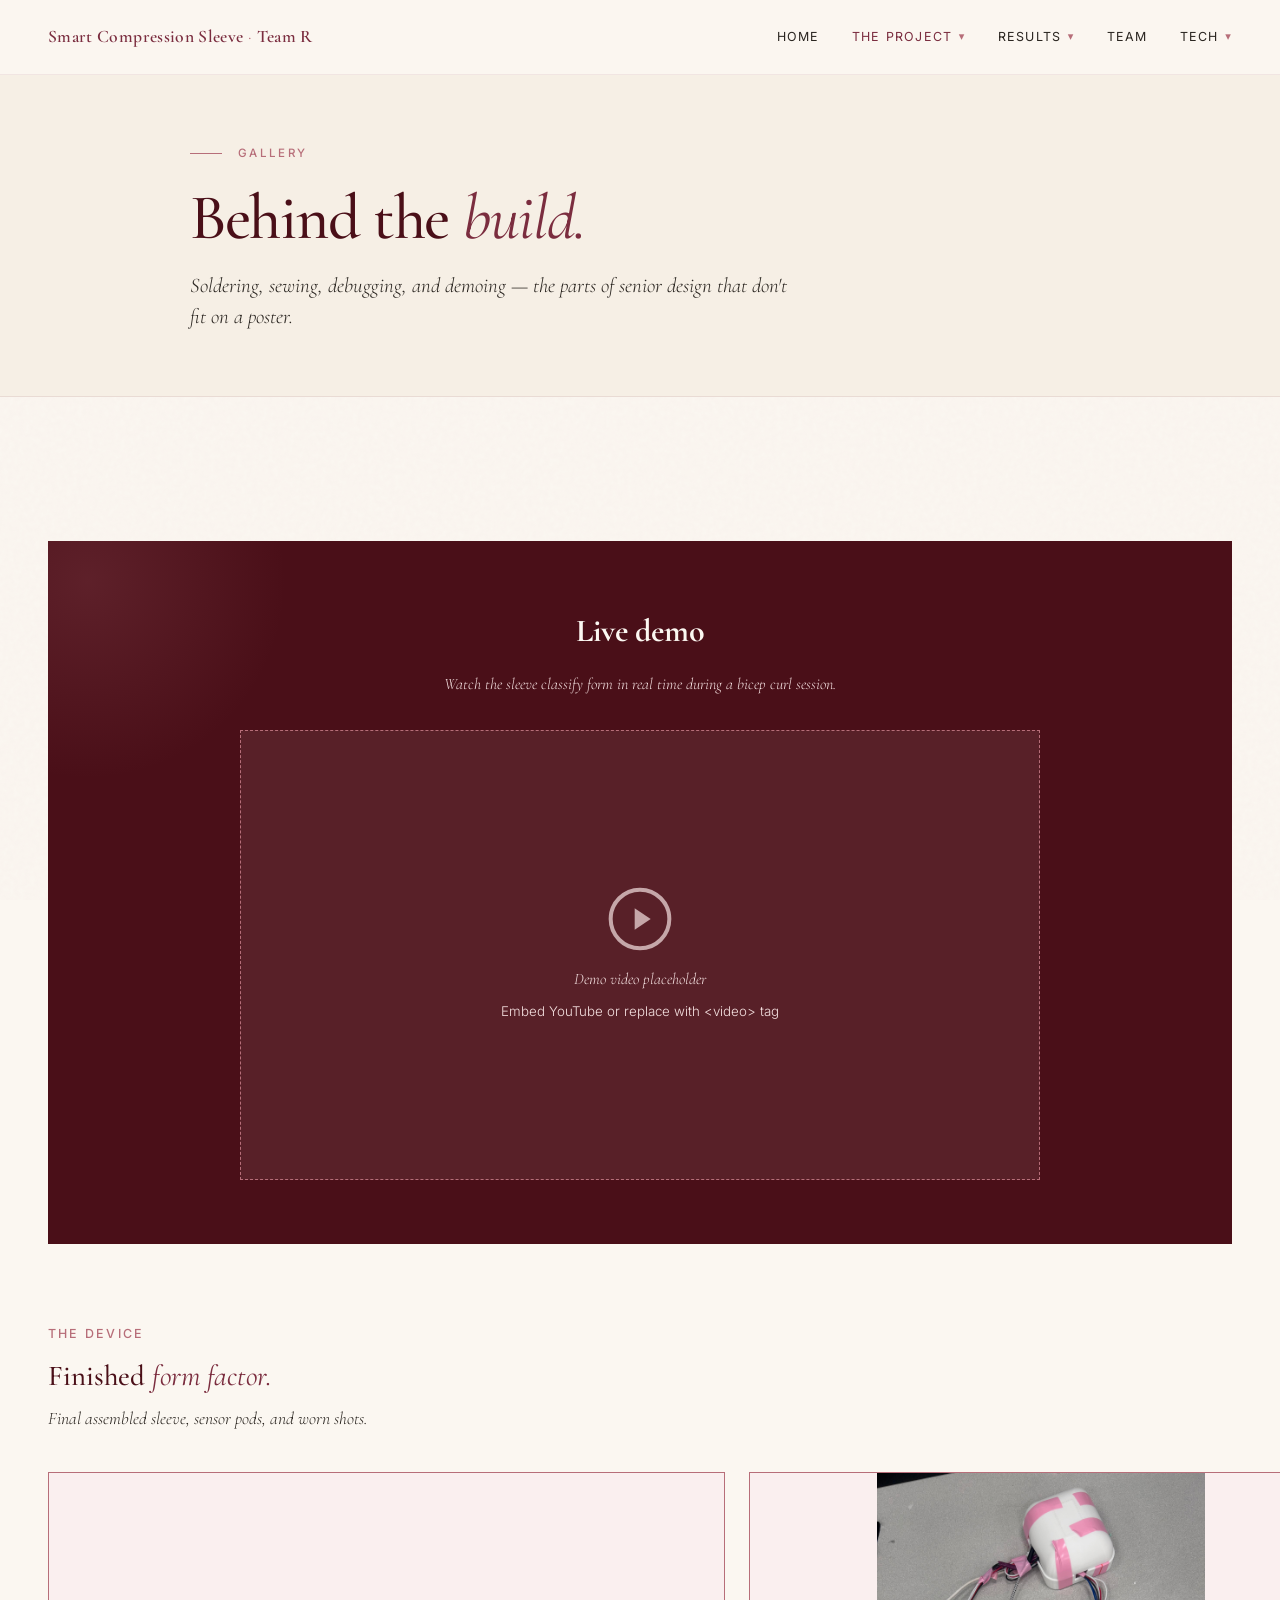
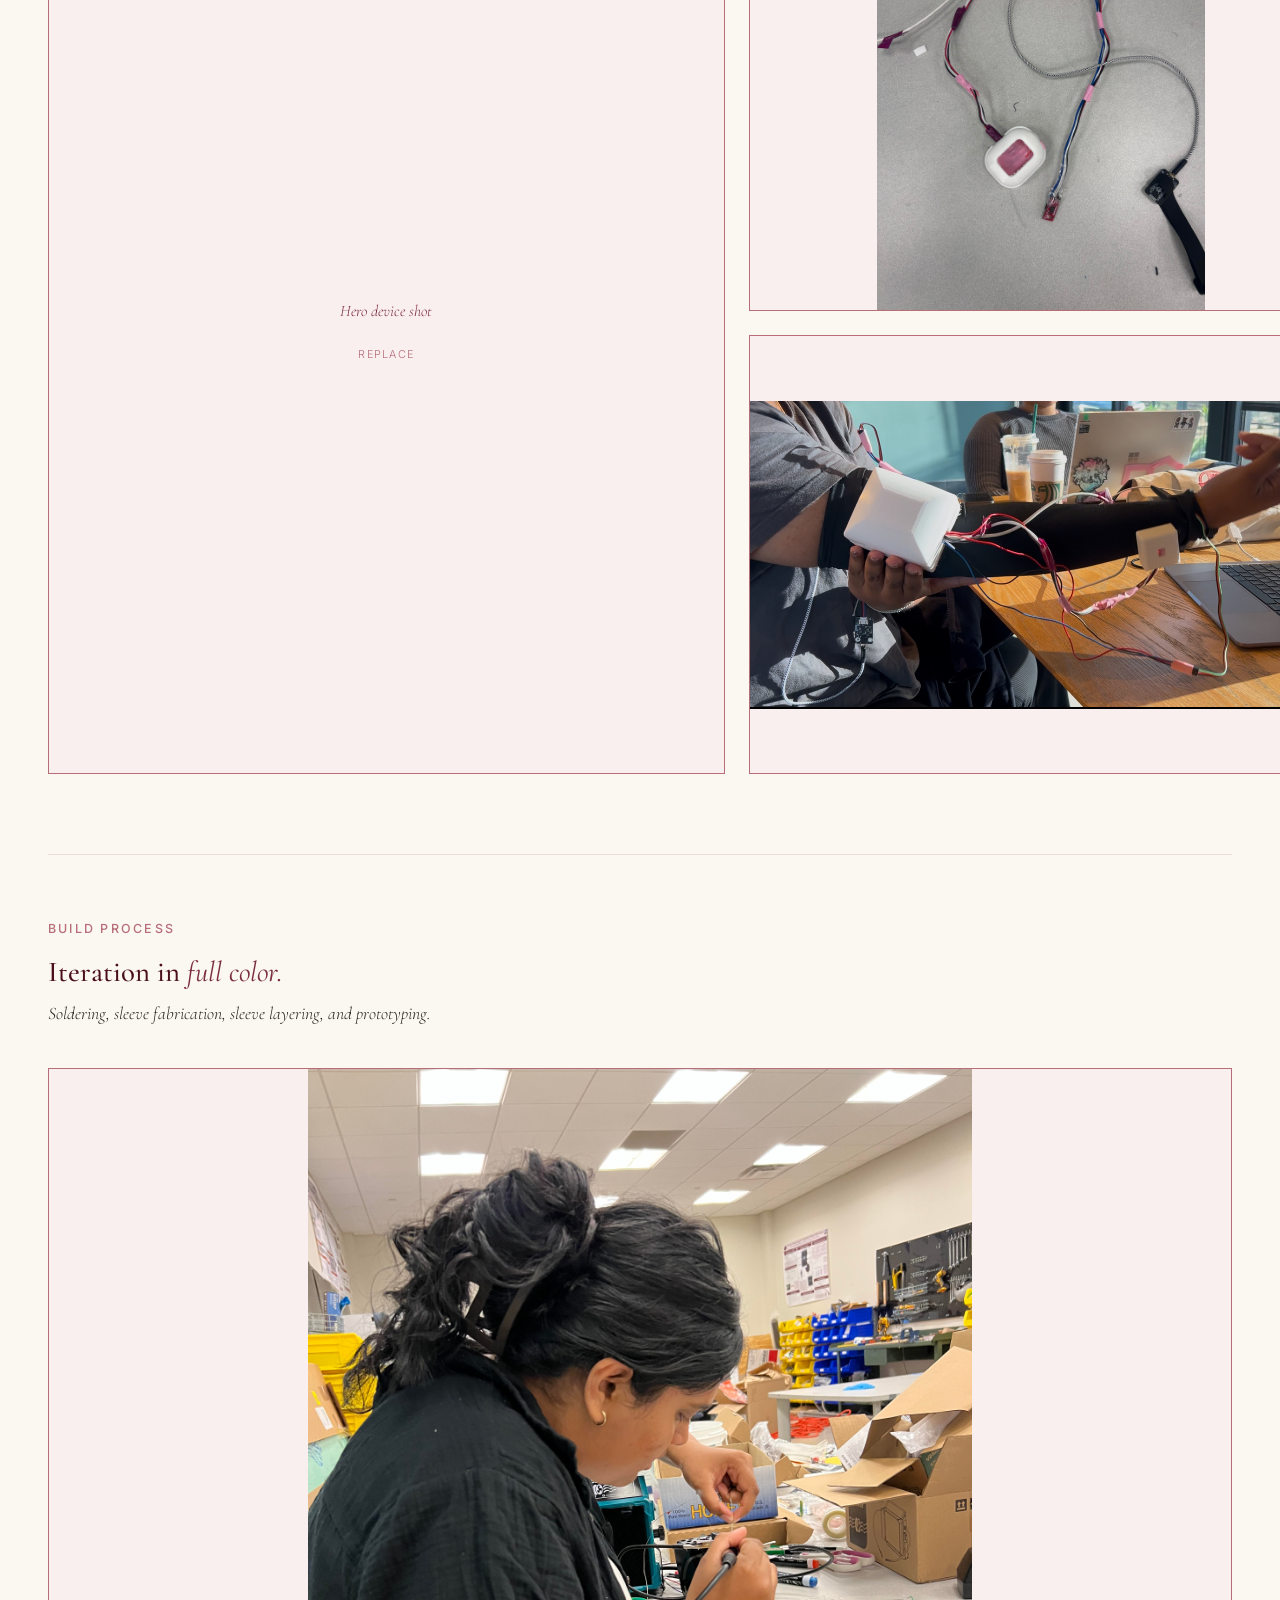
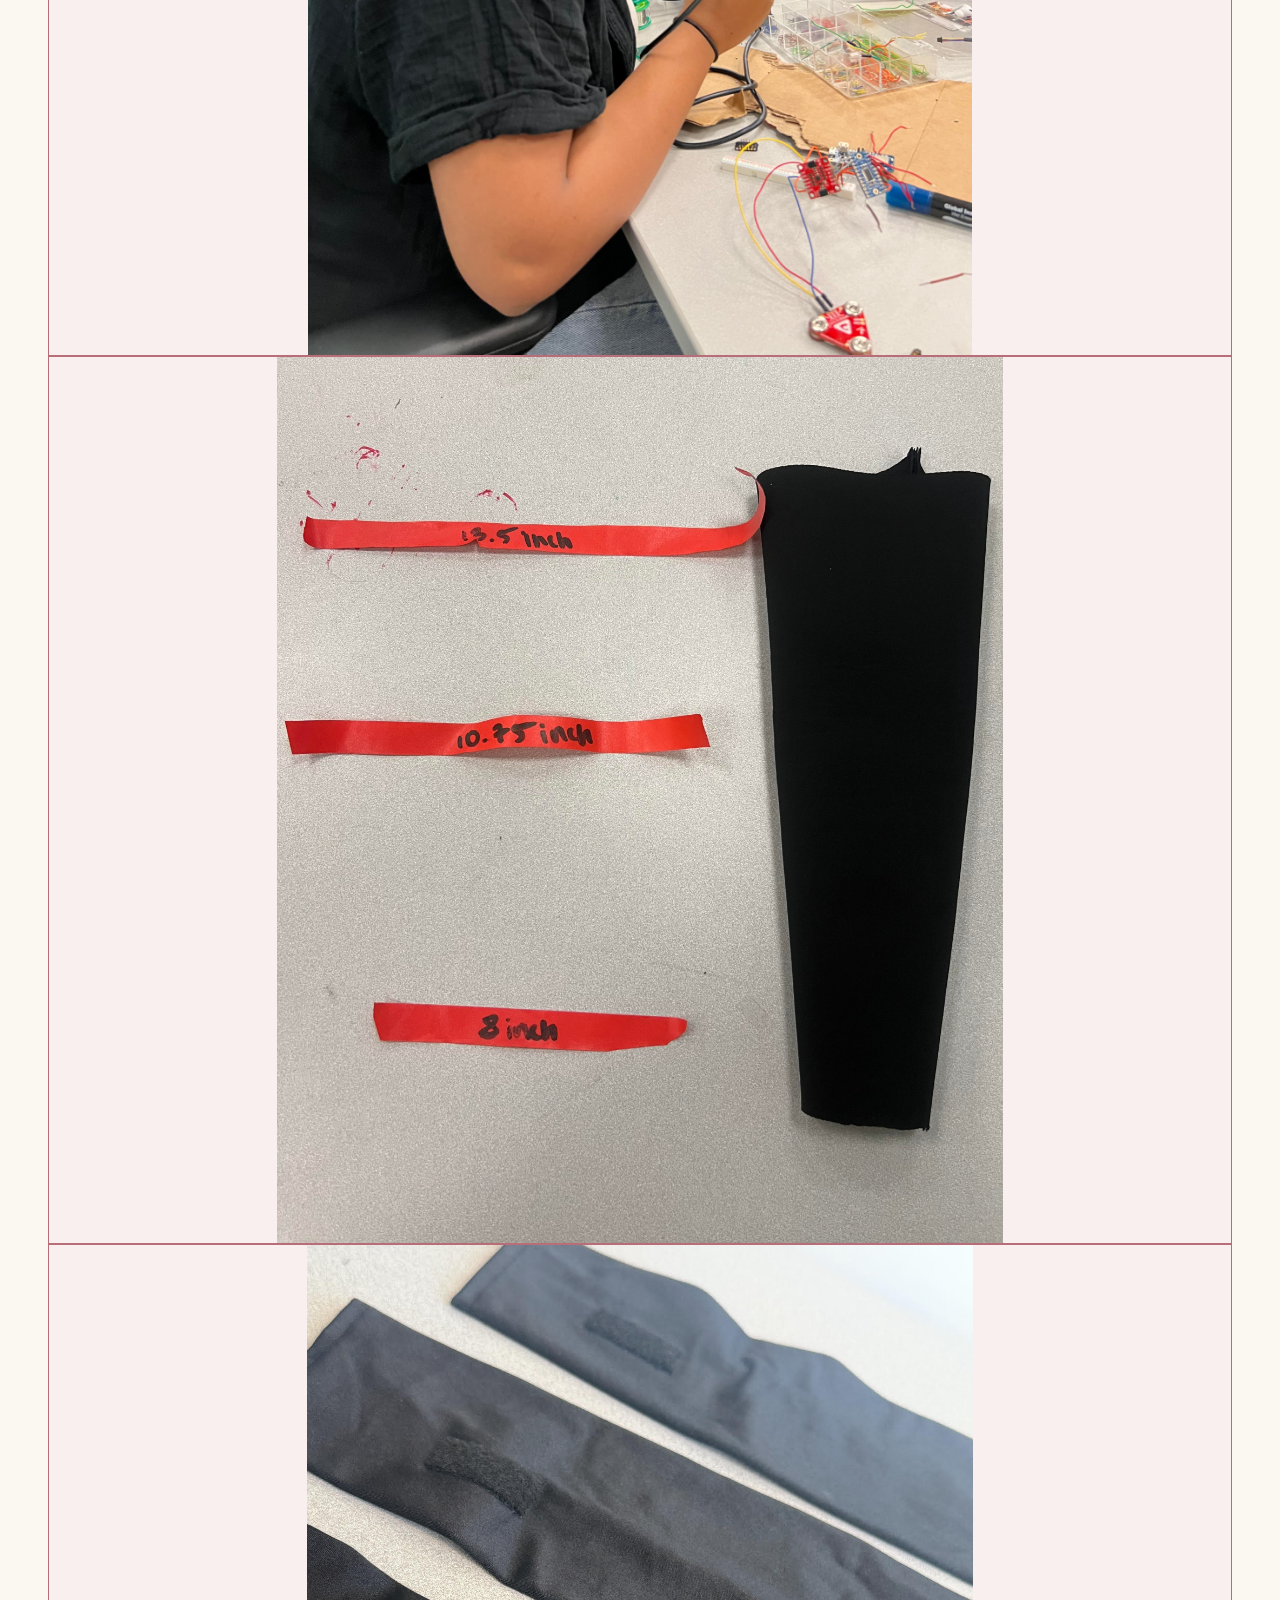
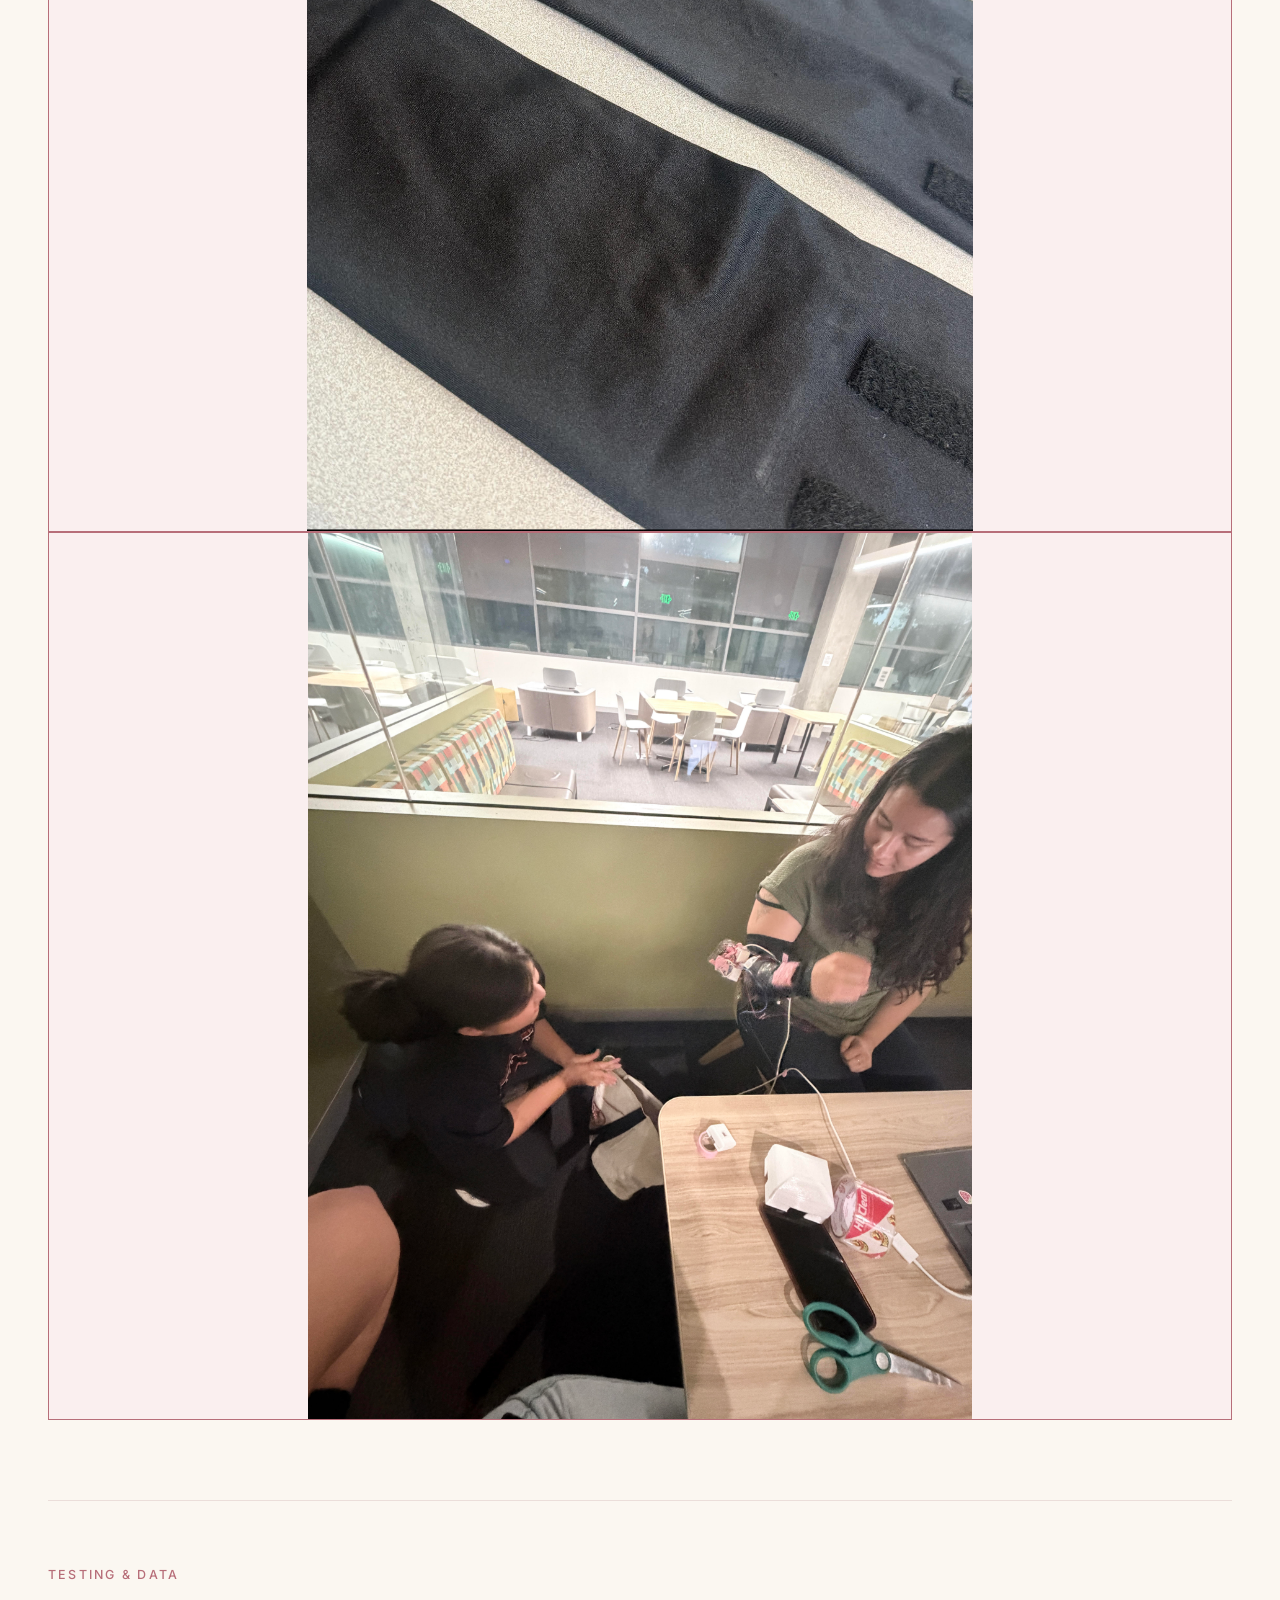
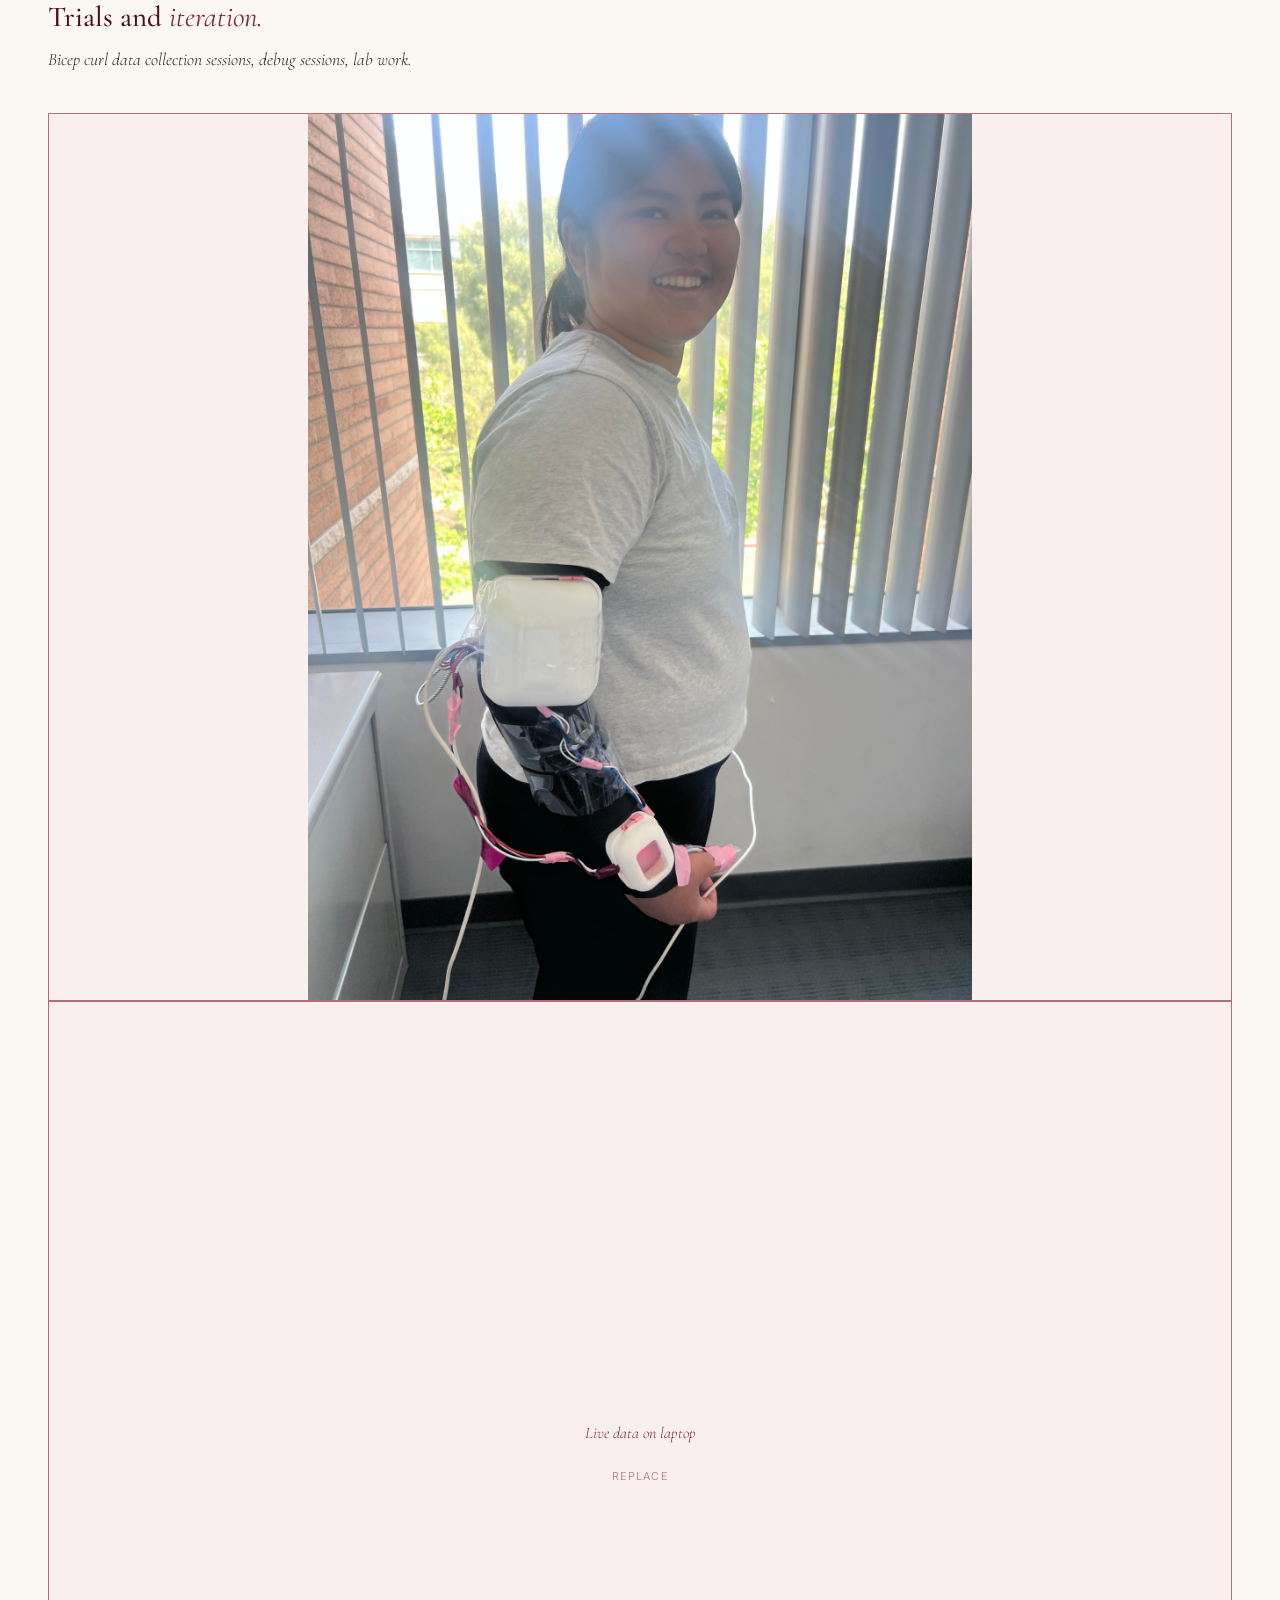
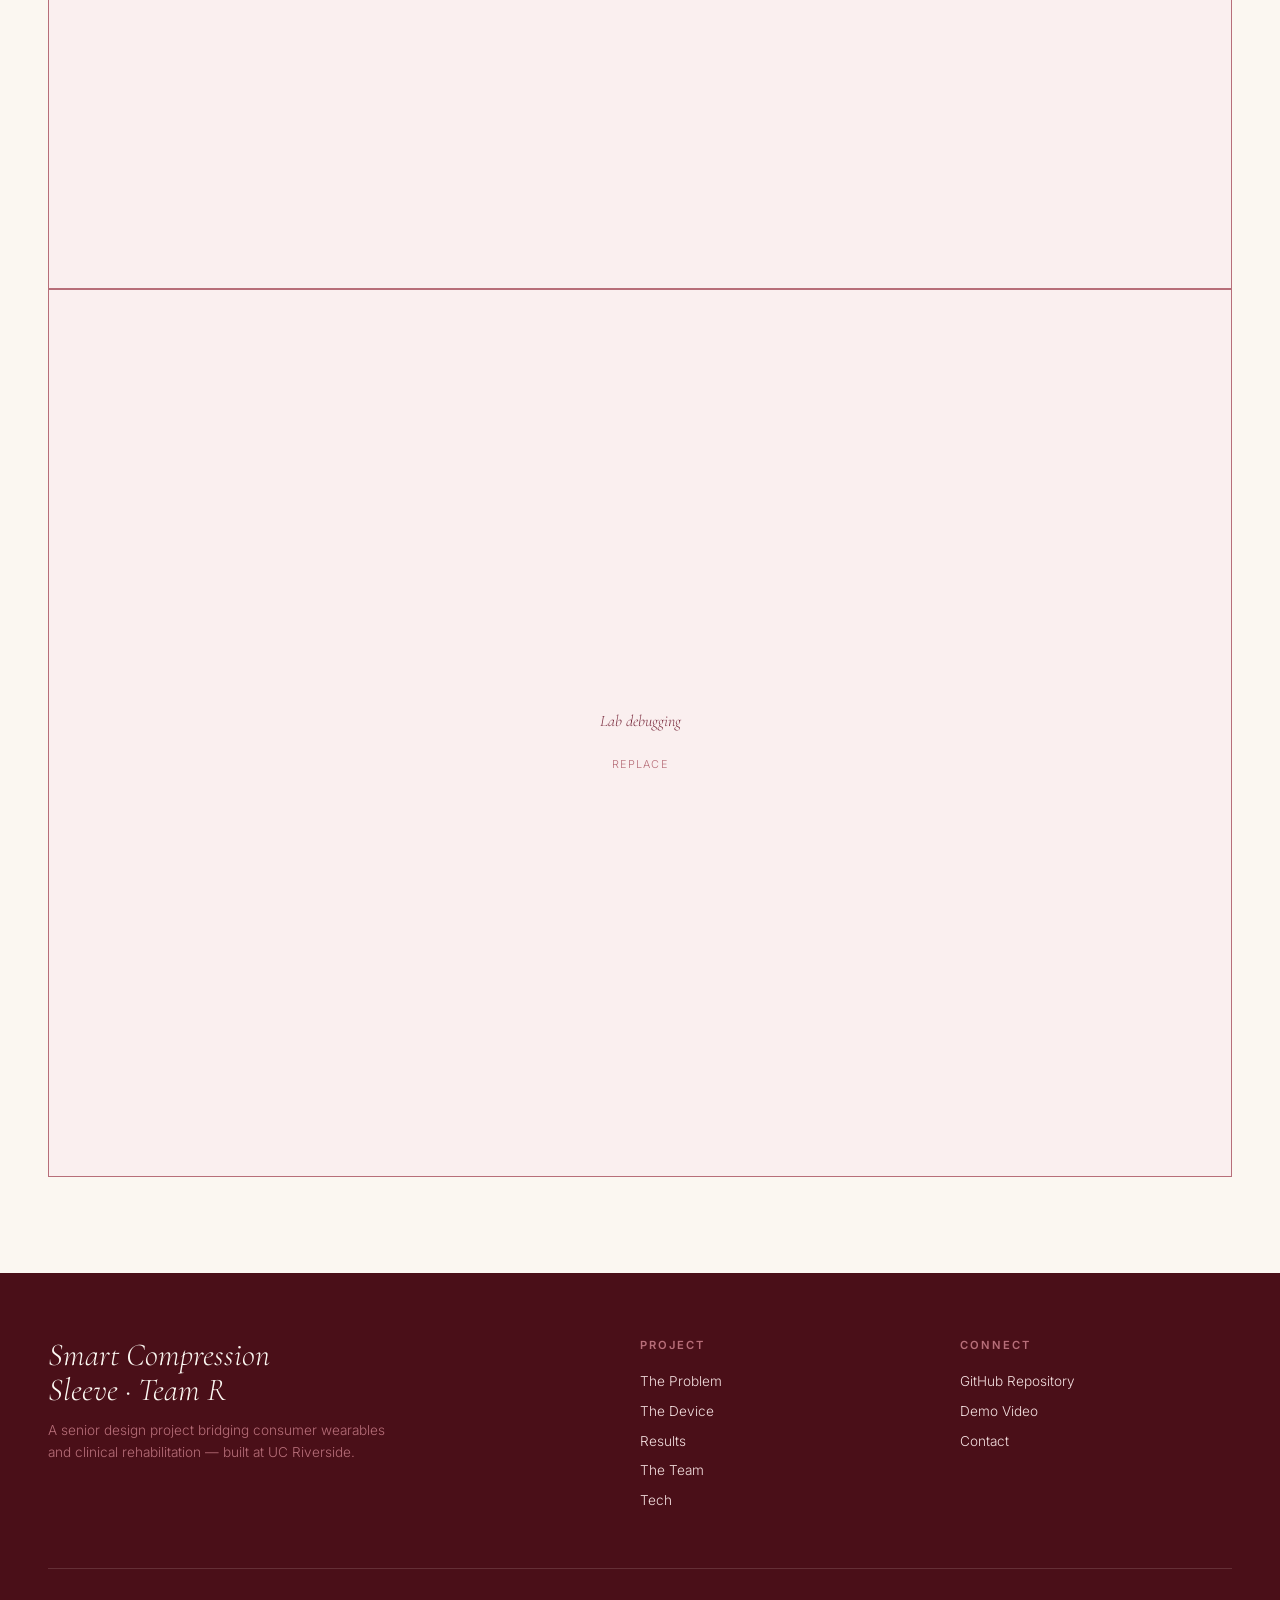
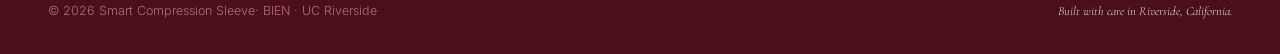
==== gallery.html @ 5364642c "Update gallery.html" ====
<!DOCTYPE html>
<html lang="en">
<head>
<meta charset="UTF-8" />
<meta name="viewport" content="width=device-width, initial-scale=1.0" />
<title>Gallery — Smart Compression Sleeve</title>
<link rel="preconnect" href="https://fonts.googleapis.com">
<link rel="preconnect" href="https://fonts.gstatic.com" crossorigin>
<link href="https://fonts.googleapis.com/css2?family=Cormorant+Garamond:ital,wght@0,400;0,500;0,600;0,700;1,400;1,500&family=Inter:wght@300;400;500;600&display=swap" rel="stylesheet">
<link rel="stylesheet" href="styles.css">

<style>
  .gallery-section {
    max-width: 1300px;
    margin: 0 auto;
  }

  .gallery-section + .gallery-section {
    margin-top: 5rem;
    padding-top: 4rem;
    border-top: 1px solid rgba(123, 45, 63, 0.12);
  }

  .gallery-section h3 {
    font-family: var(--serif);
    font-size: 1.8rem;
    font-weight: 500;
    color: var(--burgundy-deep);
    margin-bottom: 0.4rem;
  }

  .gallery-section h3 em {
    font-style: italic;
    color: var(--burgundy);
    font-weight: 400;
  }

  .gallery-section .label {
    font-size: 0.78rem;
    letter-spacing: 0.18em;
    text-transform: uppercase;
    color: var(--rose);
    margin-bottom: 0.6rem;
    font-weight: 500;
  }

  .gallery-section .description {
    font-family: var(--serif);
    font-style: italic;
    font-size: 1.1rem;
    color: var(--charcoal);
    line-height: 1.5;
    max-width: 38rem;
    margin-bottom: 2.5rem;
  }

  /* Device gallery grid */
  .device-photo-grid {
    display: grid;
    grid-template-columns: 1.4fr 1fr;
    gap: 1.5rem;
    align-items: stretch;
  }

  .device-photo-grid .large {
    grid-row: span 2;
  }

  /* Testing grid */
  .grid-three {
    display: grid;
    grid-template-columns: repeat(3, 1fr);
    gap: 1.5rem;
  }

  /* Clean 2x2 build process grid */
  .grid-mosaic {
    display: grid;
    grid-template-columns: repeat(2, 1fr);
    gap: 1.5rem;
  }

  .grid-mosaic .photo-tile {
    aspect-ratio: 4/3;
  }

  .photo-tile {
    background: var(--blush-soft);
    border: 1px solid var(--rose);
    display: flex;
    align-items: center;
    justify-content: center;
    flex-direction: column;
    color: var(--burgundy);
    aspect-ratio: 4/3;
    overflow: hidden;
    position: relative;
    transition: transform 0.4s ease;
  }

  .photo-tile:hover {
    transform: scale(1.02);
  }

  .photo-tile img {
    width: 100%;
    height: 100%;
    object-fit: contain !important;
    display: block;
  }

  .pod-full img {
    width: 100% !important;
    height: 100% !important;
    object-fit: contain !important;
  }

  .photo-tile.tall {
    aspect-ratio: 3/4;
  }

  .photo-tile p {
    font-family: var(--serif);
    font-style: italic;
    font-size: 1rem;
    padding: 1rem;
    text-align: center;
  }

  .photo-tile small {
    font-family: var(--sans);
    font-size: 0.68rem;
    text-transform: uppercase;
    letter-spacing: 0.12em;
    color: var(--rose);
    margin-top: 0.3rem;
  }

  /* Video block */
  .video-block {
    background: var(--burgundy-deep);
    color: var(--cream);
    padding: 4rem;
    margin: 3rem 0 5rem;
    text-align: center;
    position: relative;
    overflow: hidden;
  }

  .video-block::before {
    content: '';
    position: absolute;
    width: 25rem;
    height: 25rem;
    border-radius: 50%;
    background: radial-gradient(circle, rgba(183, 110, 121, 0.18) 0%, transparent 70%);
    top: -10rem;
    left: -10rem;
    pointer-events: none;
  }

  .video-block h3 {
    font-family: var(--serif);
    font-size: 2rem;
    color: var(--cream);
    margin-bottom: 1rem;
    position: relative;
    z-index: 2;
  }

  .video-block p {
    font-family: var(--serif);
    font-style: italic;
    color: var(--blush);
    margin-bottom: 2rem;
    max-width: 30rem;
    margin-left: auto;
    margin-right: auto;
    position: relative;
    z-index: 2;
  }

  .video-placeholder {
    aspect-ratio: 16/9;
    background: rgba(244, 224, 224, 0.08);
    border: 1px dashed var(--rose);
    display: flex;
    align-items: center;
    justify-content: center;
    flex-direction: column;
    color: var(--blush);
    max-width: 800px;
    margin: 0 auto;
    position: relative;
    z-index: 2;
  }

  .video-placeholder svg {
    width: 4rem;
    margin-bottom: 1rem;
    opacity: 0.7;
  }

  .video-placeholder p {
    margin: 0;
    color: var(--blush);
  }

  @media (max-width: 900px) {
    .device-photo-grid {
      grid-template-columns: 1fr;
    }

    .device-photo-grid .large {
      grid-row: span 1;
    }

    .grid-three {
      grid-template-columns: repeat(2, 1fr);
    }

    .grid-mosaic {
      grid-template-columns: 1fr;
    }
  }

  @media (max-width: 600px) {
    .grid-three {
      grid-template-columns: 1fr;
    }
  }
</style>
</head>

<body>

<nav class="site-nav">
  <a href="index.html" class="brand">Smart Compression Sleeve <span>·</span> Team R</a>
  <button class="hamburger" aria-label="Toggle menu"><span></span><span></span><span></span></button>
  <ul class="nav-links">
    <li><a href="index.html">Home</a></li>

    <li class="has-dropdown active">
      <a href="solution.html">The Project</a>
      <ul class="dropdown">
        <li><a href="problem.html">The Problem<small>The unmet need</small></a></li>
        <li><a href="solution.html">The Device<small>Sensors & form factor</small></a></li>
        <li><a href="gallery.html">Gallery<small>Build photos & demos</small></a></li>
      </ul>
    </li>

    <li class="has-dropdown">
      <a href="results.html">Results</a>
      <ul class="dropdown">
        <li><a href="results.html#validation">Sensor Validation<small>IMU, EMG, PPG traces</small></a></li>
        <li><a href="results.html#classifier">Classifier<small>96.6% accuracy + matrix</small></a></li>
      </ul>
    </li>

    <li><a href="team.html">Team</a></li>

    <li class="has-dropdown">
      <a href="tech.html">Tech</a>
      <ul class="dropdown">
        <li><a href="tech.html#code">Code & Repos<small>GitHub links</small></a></li>
        <li><a href="tech.html#architecture">Architecture<small>System diagram</small></a></li>
        <li><a href="tech.html#hardware">Hardware<small>Bill of materials</small></a></li>
      </ul>
    </li>
  </ul>
</nav>

<section class="page-hero">
  <div class="page-hero-inner">
    <div class="section-label">Gallery</div>
    <h1 class="fade-up">Behind the <em>build.</em></h1>
    <p class="fade-up" style="animation-delay: 0.15s;">
      Soldering, sewing, debugging, and demoing — the parts of senior design that don't
      fit on a poster.
    </p>
  </div>
</section>

<section>
  <!-- VIDEO BLOCK -->
  <div class="video-block">
    <h3>Live demo</h3>
    <p>Watch the sleeve classify form in real time during a bicep curl session.</p>

    <div class="video-placeholder">
      <svg viewBox="0 0 24 24" fill="none" xmlns="http://www.w3.org/2000/svg">
        <circle cx="12" cy="12" r="11" stroke="currentColor" stroke-width="1.5"/>
        <path d="M10 8L16 12L10 16V8Z" fill="currentColor"/>
      </svg>
      <p>Demo video placeholder</p>
      <small style="display:block; margin-top:0.5rem;">Embed YouTube or replace with &lt;video&gt; tag</small>
    </div>
  </div>

  <!-- DEVICE SHOTS -->
  <div class="gallery-section">
    <div class="label">The Device</div>
    <h3>Finished <em>form factor.</em></h3>
    <p class="description">Final assembled sleeve, sensor pods, and worn shots.</p>

    <div class="device-photo-grid">
      <div class="photo-tile large tall">
        <p>Hero device shot</p>
        <small>Replace</small>
      </div>

      <div class="photo-tile pod-full">
        <img src="unnamed.jpg" alt="Sensor pod close-up">
      </div>

      <div class="photo-tile">
        <img src="IMG_5027.jpeg" alt="Worn smart compression sleeve in use">
      </div>
    </div>
  </div>

<!-- BUILD PROCESS -->
<div class="gallery-section">
  <div class="label">Build Process</div>
  <h3>Iteration in <em>full color.</em></h3>
  <p class="description">Soldering, sleeve fabrication, sleeve layering, and prototyping.</p>

  <div class="build-grid">
    <div class="photo-tile">
      <img src="unnamed%20%281%29.jpg" alt="Circuit soldering in progress">
    </div>

    <div class="photo-tile">
      <img src="Sleeve%20Fabrication.jpg" alt="Sleeve fabrication">
    </div>

    <div class="photo-tile">
      <img src="Sleeve.jpg" alt="Sleeve layering">
    </div>

    <div class="photo-tile">
      <img src="Prototyping.jpg" alt="Team working session">
    </div>
  </div>
</div>

  <!-- TESTING -->
  <div class="gallery-section">
    <div class="label">Testing & Data</div>
    <h3>Trials and <em>iteration.</em></h3>
    <p class="description">Bicep curl data collection sessions, debug sessions, lab work.</p>

   <div class="photo-tile">
  <img src="Bicepcurl.jpg" alt="Subject doing bicep curls">
</div>

      <div class="photo-tile">
        <p>Live data on laptop</p>
        <small>Replace</small>
      </div>

      <div class="photo-tile">
        <p>Lab debugging</p>
        <small>Replace</small>
      </div>
    </div>
  </div>
</section>

<footer>
  <div class="footer-content">
    <div>
      <div class="footer-brand">Smart Compression<br>Sleeve · Team R</div>
      <p class="footer-tagline">A senior design project bridging consumer wearables and clinical rehabilitation — built at UC Riverside.</p>
    </div>

    <div>
      <h5>Project</h5>
      <ul>
        <li><a href="problem.html">The Problem</a></li>
        <li><a href="solution.html">The Device</a></li>
        <li><a href="results.html">Results</a></li>
        <li><a href="team.html">The Team</a></li>
        <li><a href="tech.html">Tech</a></li>
      </ul>
    </div>

    <div>
      <h5>Connect</h5>
      <ul>
        <li><a href="#">GitHub Repository</a></li>
        <li><a href="#">Demo Video</a></li>
        <li><a href="#">Contact</a></li>
      </ul>
    </div>
  </div>

  <div class="footer-bottom">
    <div>© 2026 Smart Compression Sleeve· BIEN · UC Riverside</div>
    <div><em>Built with care in Riverside, California.</em></div>
  </div>
</footer>

<script src="nav.js"></script>
</body>
</html>
---- styles.css ----
/* ============================================
   SHARED STYLES — Smart Compression Sleeve
   Used by every page on the site
   ============================================ */

:root {
  --burgundy: #7B2D3F;
  --burgundy-deep: #4A0F18;
  --blush: #F4E0E0;
  --blush-soft: #FAEFEF;
  --cream: #FBF7F1;
  --cream-warm: #F6EFE5;
  --rose: #B76E79;
  --charcoal: #2A2520;
  --serif: 'Cormorant Garamond', Georgia, serif;
  --sans: 'Inter', system-ui, sans-serif;
}

* { margin: 0; padding: 0; box-sizing: border-box; }
html { scroll-behavior: smooth; }

body {
  background: var(--cream);
  color: var(--charcoal);
  font-family: var(--sans);
  font-weight: 300;
  line-height: 1.6;
  overflow-x: hidden;
}

::selection { background: var(--burgundy); color: var(--cream); }

/* ============ Paper grain texture ============ */
body::before {
  content: '';
  position: fixed;
  inset: 0;
  pointer-events: none;
  z-index: 1;
  opacity: 0.4;
  mix-blend-mode: multiply;
  background-image: url("data:image/svg+xml,%3Csvg viewBox='0 0 200 200' xmlns='http://www.w3.org/2000/svg'%3E%3Cfilter id='n'%3E%3CfeTurbulence type='fractalNoise' baseFrequency='0.85' numOctaves='2' /%3E%3CfeColorMatrix values='0 0 0 0 0.48 0 0 0 0 0.18 0 0 0 0 0.25 0 0 0 0.08 0'/%3E%3C/filter%3E%3Crect width='100%25' height='100%25' filter='url(%23n)'/%3E%3C/svg%3E");
}

/* ============ NAV (with dropdowns) ============ */
nav.site-nav {
  position: fixed;
  top: 0; left: 0; right: 0;
  z-index: 100;
  padding: 1.2rem 3rem;
  display: flex;
  justify-content: space-between;
  align-items: center;
  background: rgba(251, 247, 241, 0.92);
  backdrop-filter: blur(12px);
  -webkit-backdrop-filter: blur(12px);
  border-bottom: 1px solid rgba(123, 45, 63, 0.08);
}
.site-nav .dropdown {
  z-index: 200;
}
.site-nav .brand {
  font-family: var(--serif);
  font-size: 1.1rem;
  font-weight: 600;
  color: var(--burgundy);
  letter-spacing: 0.02em;
  text-decoration: none;
}

.site-nav .brand span {
  font-style: italic;
  font-weight: 400;
  color: var(--rose);
}

.site-nav ul.nav-links {
  display: flex;
  list-style: none;
  gap: 2rem;
  align-items: center;
}

.site-nav ul.nav-links > li {
  position: relative;
}

.site-nav ul.nav-links > li > a {
  color: var(--charcoal);
  text-decoration: none;
  font-size: 0.78rem;
  font-weight: 400;
  letter-spacing: 0.1em;
  text-transform: uppercase;
  transition: color 0.25s ease;
  position: relative;
  padding: 0.5rem 0;
  display: inline-flex;
  align-items: center;
  gap: 0.4rem;
}

.site-nav ul.nav-links > li > a:hover,
.site-nav ul.nav-links > li.active > a {
  color: var(--burgundy);
}

/* Dropdown arrow indicator */
.site-nav .has-dropdown > a::after {
  content: '▾';
  font-size: 0.7rem;
  color: var(--rose);
  transition: transform 0.2s ease;
}

.site-nav .has-dropdown:hover > a::after,
.site-nav .has-dropdown:focus-within > a::after {
  transform: rotate(180deg);
}

/* The dropdown panel itself */
.site-nav .dropdown {
  position: absolute;
  top: 100%;
  left: 50%;
  transform: translateX(-50%) translateY(8px);
  min-width: 14rem;
  background: var(--cream);
  border: 1px solid rgba(123, 45, 63, 0.15);
  box-shadow: 0 20px 40px -15px rgba(74, 15, 24, 0.18);
  padding: 0.8rem 0;
  list-style: none;
  opacity: 0;
  visibility: hidden;
  transition: opacity 0.2s ease, transform 0.2s ease, visibility 0.2s;
  z-index: 200;
}

.site-nav .has-dropdown:hover .dropdown,
.site-nav .has-dropdown:focus-within .dropdown {
  opacity: 1;
  visibility: visible;
  transform: translateX(-50%) translateY(0);
}

.site-nav .dropdown a {
  display: block;
  padding: 0.7rem 1.5rem;
  color: var(--charcoal);
  text-decoration: none;
  font-size: 0.85rem;
  font-family: var(--serif);
  letter-spacing: 0.01em;
  transition: all 0.2s ease;
  border-left: 2px solid transparent;
}

.site-nav .dropdown a:hover {
  background: var(--blush-soft);
  color: var(--burgundy);
  border-left-color: var(--burgundy);
  padding-left: 1.8rem;
}

.site-nav .dropdown a small {
  display: block;
  font-family: var(--sans);
  font-size: 0.7rem;
  color: var(--rose);
  margin-top: 0.15rem;
  text-transform: uppercase;
  letter-spacing: 0.08em;
}

/* Mobile hamburger button */
.hamburger {
  display: none;
  background: none;
  border: none;
  cursor: pointer;
  padding: 0.5rem;
  width: 2.2rem;
  height: 2.2rem;
  flex-direction: column;
  justify-content: space-around;
  align-items: center;
}

.hamburger span {
  display: block;
  width: 100%;
  height: 1.5px;
  background: var(--burgundy);
  transition: transform 0.3s ease, opacity 0.3s ease;
}

.hamburger.open span:nth-child(1) { transform: translateY(8px) rotate(45deg); }
.hamburger.open span:nth-child(2) { opacity: 0; }
.hamburger.open span:nth-child(3) { transform: translateY(-8px) rotate(-45deg); }

@media (max-width: 900px) {
  .site-nav { padding: 1rem 1.5rem; }
  .hamburger { display: flex; }

  .site-nav ul.nav-links {
    position: absolute;
    top: 100%;
    left: 0;
    right: 0;
    flex-direction: column;
    background: var(--cream);
    padding: 1.5rem 2rem;
    gap: 0.5rem;
    border-bottom: 1px solid rgba(123, 45, 63, 0.15);
    box-shadow: 0 20px 40px -15px rgba(74, 15, 24, 0.18);
    transform: translateY(-110%);
    transition: transform 0.3s cubic-bezier(0.4, 0, 0.2, 1);
    align-items: stretch;
  }

  .site-nav ul.nav-links.open { transform: translateY(0); }

  .site-nav ul.nav-links > li > a {
    padding: 0.8rem 0;
    font-size: 0.85rem;
    border-bottom: 1px solid rgba(123, 45, 63, 0.08);
  }

  .site-nav .dropdown {
    position: static;
    transform: none;
    opacity: 1;
    visibility: visible;
    border: none;
    box-shadow: none;
    background: transparent;
    padding: 0.3rem 0 0.8rem 1rem;
    min-width: 0;
  }

  .site-nav .has-dropdown > a::after { transform: rotate(0); }

  .site-nav .dropdown a {
    padding: 0.4rem 0.8rem;
    font-size: 0.85rem;
  }

  .site-nav .dropdown a:hover {
    padding-left: 1.2rem;
  }
}

/* ============ Section base ============ */
section {
  padding: 6rem 3rem;
  position: relative;
  z-index: 2;
}

@media (max-width: 700px) {
  section { padding: 4rem 1.5rem; }
}

.section-label {
  display: flex;
  align-items: center;
  gap: 1rem;
  margin-bottom: 1.5rem;
  font-size: 0.72rem;
  letter-spacing: 0.2em;
  text-transform: uppercase;
  color: var(--rose);
  font-weight: 500;
}

.section-label::before {
  content: '';
  width: 2rem;
  height: 1px;
  background: var(--rose);
}

.section-title {
  font-family: var(--serif);
  font-size: clamp(2rem, 4vw, 3.5rem);
  font-weight: 500;
  color: var(--burgundy-deep);
  line-height: 1.05;
  margin-bottom: 2rem;
  letter-spacing: -0.01em;
}

.section-title em {
  font-style: italic;
  color: var(--burgundy);
  font-weight: 400;
}

/* ============ Buttons / CTAs ============ */
.btn-primary {
  display: inline-flex;
  align-items: center;
  gap: 0.8rem;
  padding: 1rem 2rem;
  background: var(--burgundy);
  color: var(--cream);
  text-decoration: none;
  font-size: 0.8rem;
  letter-spacing: 0.12em;
  text-transform: uppercase;
  font-weight: 500;
  border: 1px solid var(--burgundy);
  transition: all 0.3s ease;
  margin-right: 1rem;
}

.btn-primary:hover {
  background: var(--burgundy-deep);
  border-color: var(--burgundy-deep);
  transform: translateY(-2px);
}

.btn-secondary {
  display: inline-flex;
  align-items: center;
  gap: 0.8rem;
  padding: 1rem 2rem;
  background: transparent;
  color: var(--burgundy);
  text-decoration: none;
  font-size: 0.8rem;
  letter-spacing: 0.12em;
  text-transform: uppercase;
  font-weight: 500;
  border: 1px solid var(--burgundy);
  transition: all 0.3s ease;
}

.btn-secondary:hover {
  background: var(--burgundy);
  color: var(--cream);
}

/* "Learn more →" inline link */
.learn-more {
  display: inline-flex;
  align-items: center;
  gap: 0.5rem;
  margin-top: 1.5rem;
  font-size: 0.78rem;
  letter-spacing: 0.12em;
  text-transform: uppercase;
  color: var(--burgundy);
  text-decoration: none;
  border-bottom: 1px solid var(--burgundy);
  padding-bottom: 2px;
  font-weight: 500;
  transition: all 0.25s ease;
}

.learn-more:hover {
  color: var(--burgundy-deep);
  gap: 0.9rem;
}

/* ============ Footer ============ */
footer {
  background: var(--burgundy-deep);
  color: var(--blush);
  padding: 4rem 3rem 2rem;
  position: relative;
  z-index: 2;
}

.footer-content {
  max-width: 1200px;
  margin: 0 auto;
  display: grid;
  grid-template-columns: 2fr 1fr 1fr;
  gap: 3rem;
  margin-bottom: 3rem;
}

.footer-brand {
  font-family: var(--serif);
  font-style: italic;
  font-size: 2rem;
  color: var(--cream);
  line-height: 1.1;
  margin-bottom: 0.8rem;
}

.footer-tagline {
  font-size: 0.85rem;
  color: var(--rose);
  line-height: 1.6;
  max-width: 22rem;
}

footer h5 {
  font-size: 0.7rem;
  letter-spacing: 0.18em;
  text-transform: uppercase;
  color: var(--rose);
  margin-bottom: 1rem;
  font-weight: 600;
}

footer ul { list-style: none; }

footer li {
  margin-bottom: 0.5rem;
  font-size: 0.85rem;
}

footer a {
  color: var(--blush);
  text-decoration: none;
  transition: color 0.25s ease;
}

footer a:hover { color: var(--cream); }

.footer-bottom {
  max-width: 1200px;
  margin: 0 auto;
  padding-top: 2rem;
  border-top: 1px solid rgba(244, 224, 224, 0.15);
  display: flex;
  justify-content: space-between;
  align-items: center;
  font-size: 0.78rem;
  color: var(--rose);
}

.footer-bottom em {
  font-family: var(--serif);
  font-style: italic;
  color: var(--blush);
}

@media (max-width: 700px) {
  .footer-content { grid-template-columns: 1fr; gap: 2rem; }
  .footer-bottom { flex-direction: column; gap: 1rem; text-align: center; }
}

/* ============ Page hero (smaller than home hero) ============ */
.page-hero {
  padding: 9rem 3rem 4rem;
  background: var(--cream-warm);
  border-bottom: 1px solid rgba(123, 45, 63, 0.1);
  position: relative;
  z-index: 2;
}

.page-hero-inner {
  max-width: 900px;
  margin: 0 auto;
}

.page-hero h1 {
  font-family: var(--serif);
  font-size: clamp(2.5rem, 5vw, 4rem);
  font-weight: 500;
  line-height: 1;
  color: var(--burgundy-deep);
  margin-bottom: 1.2rem;
  letter-spacing: -0.02em;
}

.page-hero h1 em {
  font-style: italic;
  color: var(--burgundy);
  font-weight: 400;
}

.page-hero p {
  font-family: var(--serif);
  font-size: 1.3rem;
  font-style: italic;
  color: var(--charcoal);
  line-height: 1.5;
  max-width: 38rem;
}

/* ============ Ornament ============ */
.ornament {
  text-align: center;
  margin: 2rem auto;
  color: var(--rose);
  font-family: var(--serif);
  font-size: 1.5rem;
  letter-spacing: 1rem;
}

/* ============ Entrance animation ============ */
@keyframes fadeUp {
  from { opacity: 0; transform: translateY(20px); }
  to { opacity: 1; transform: translateY(0); }
}

.fade-up {
  animation: fadeUp 0.9s ease backwards;
}
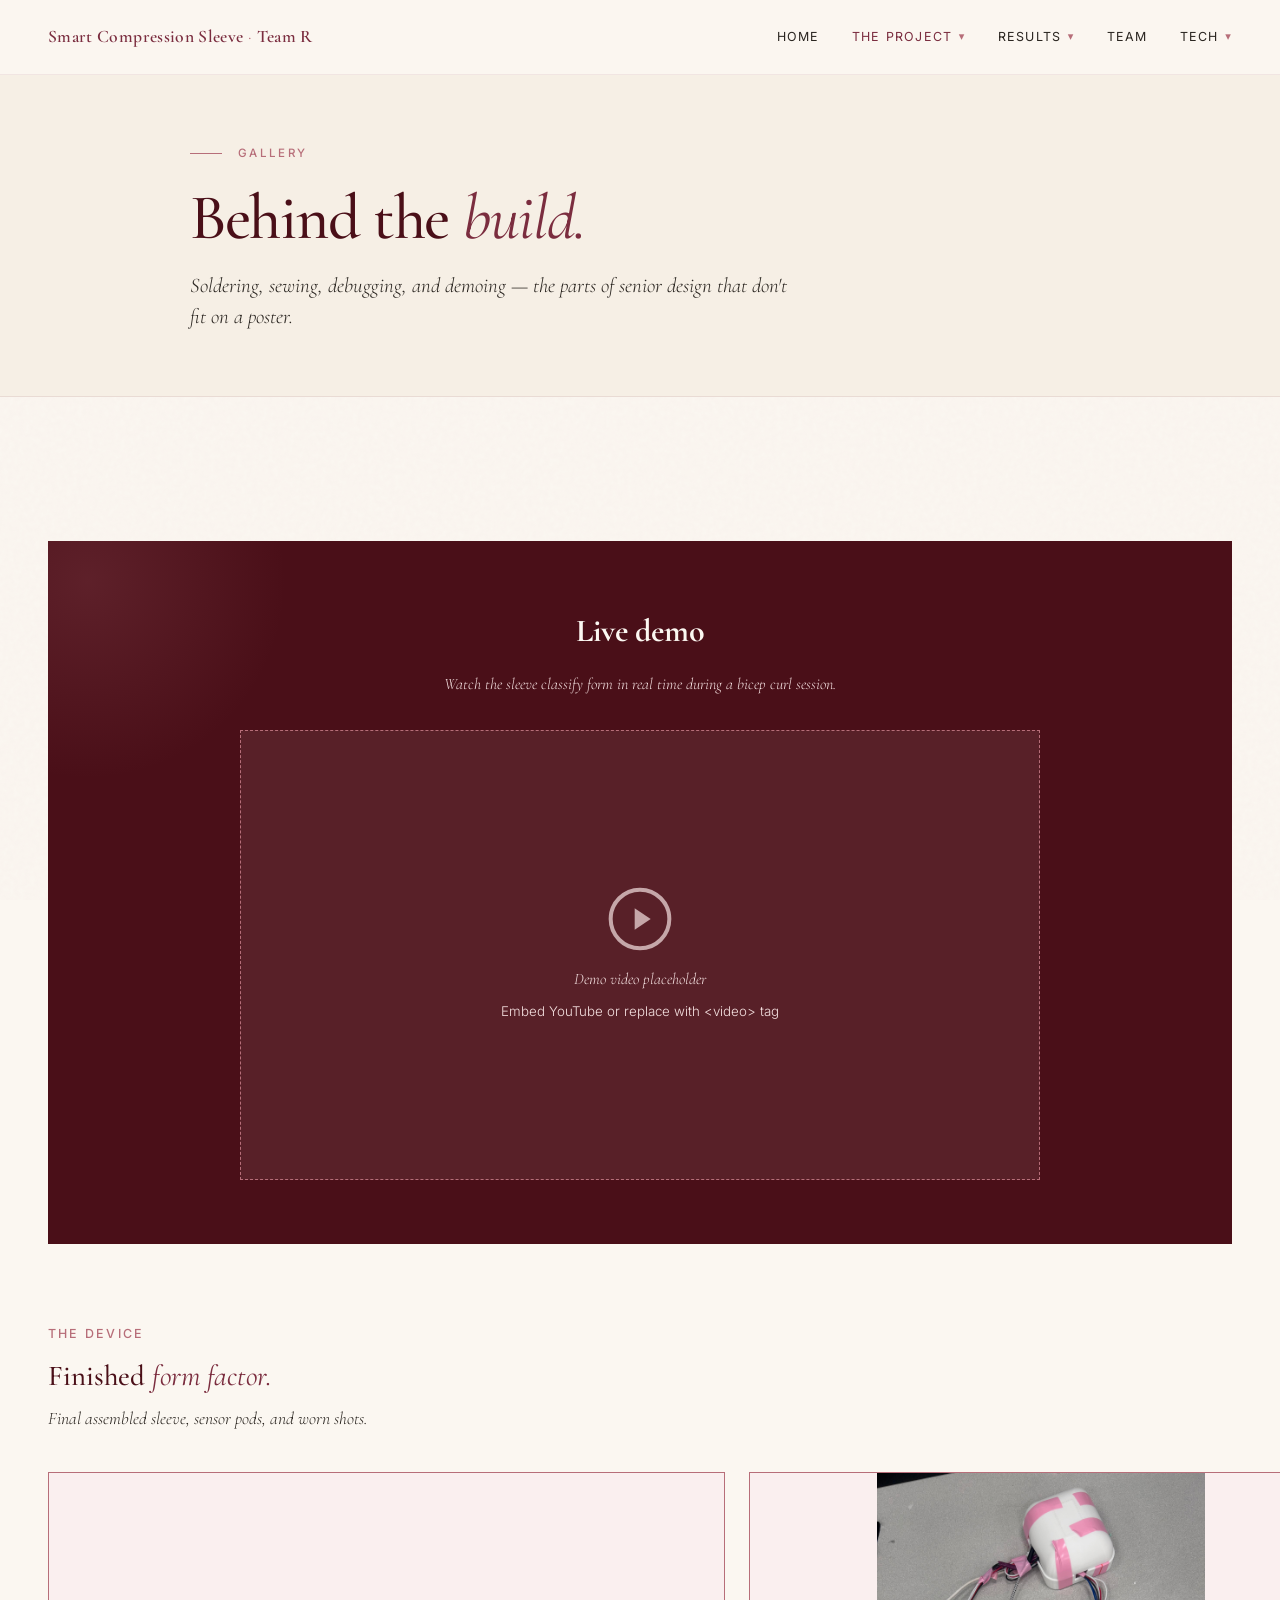
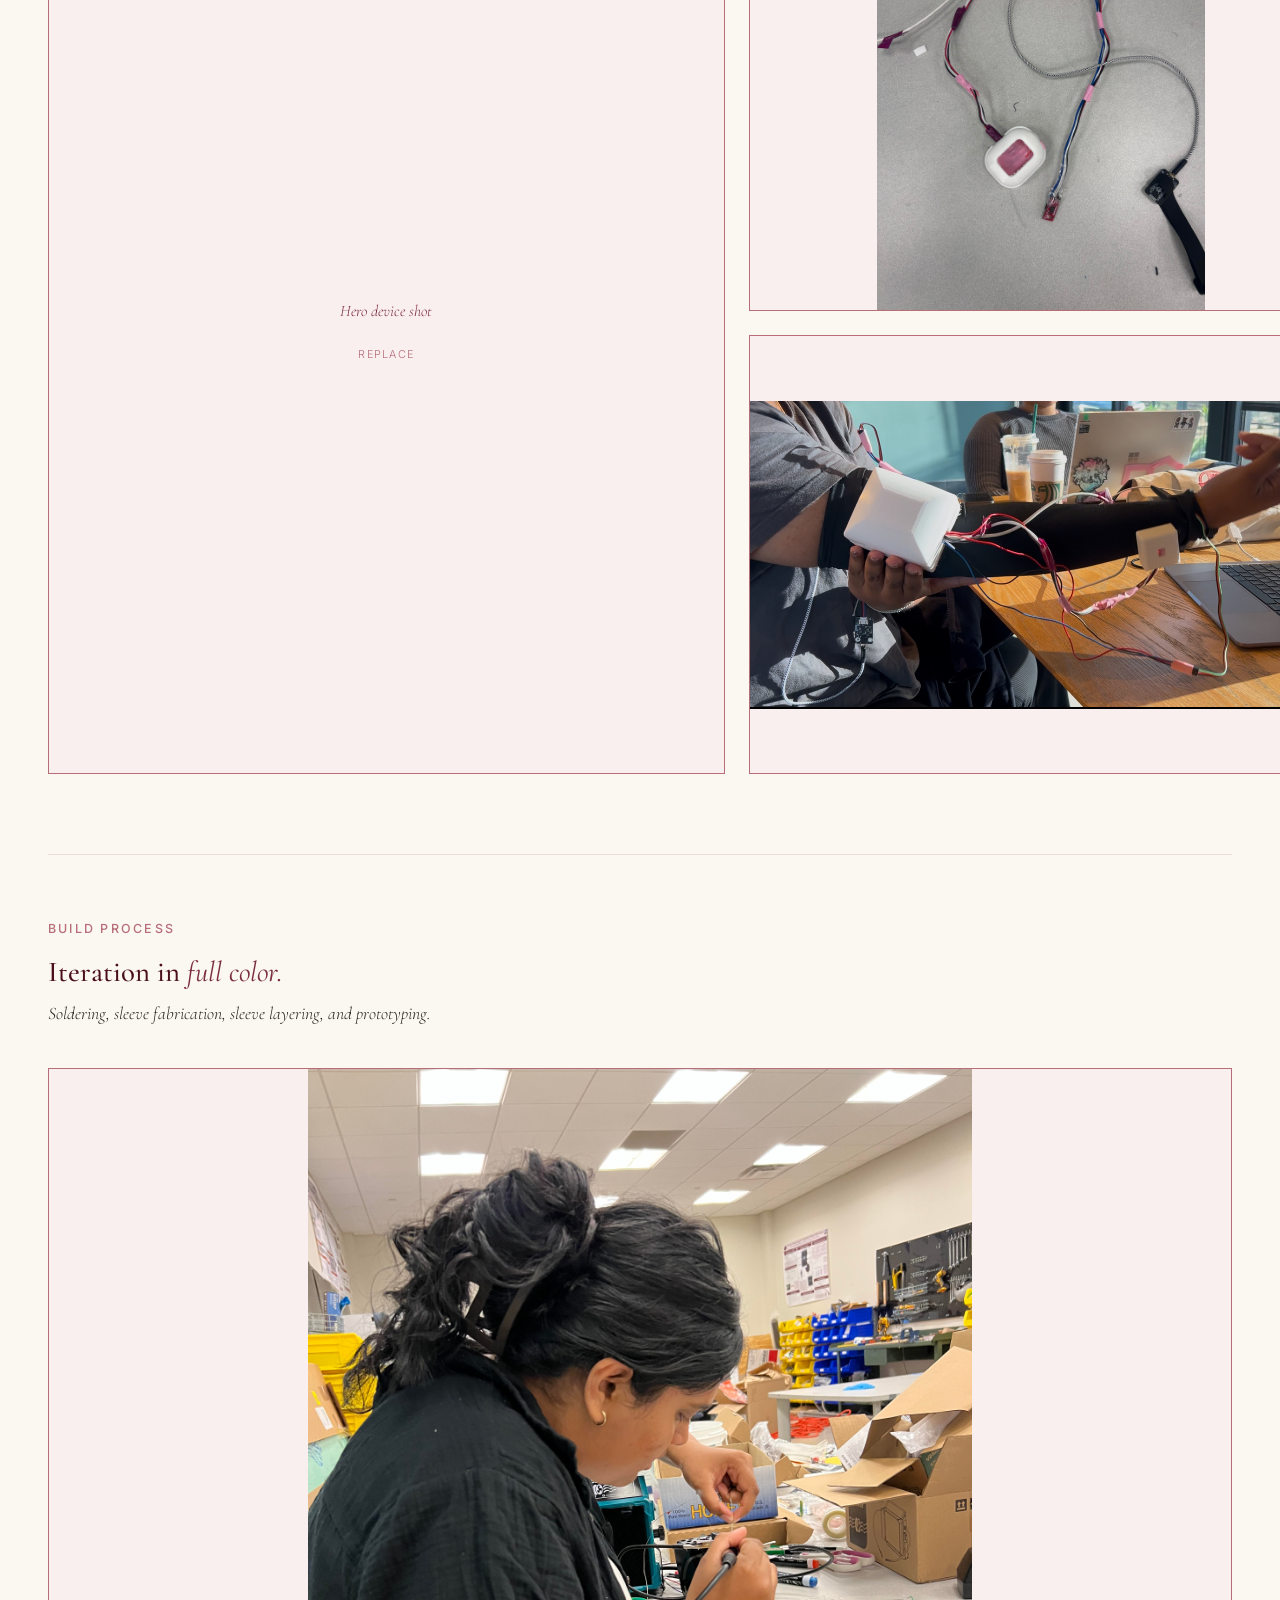
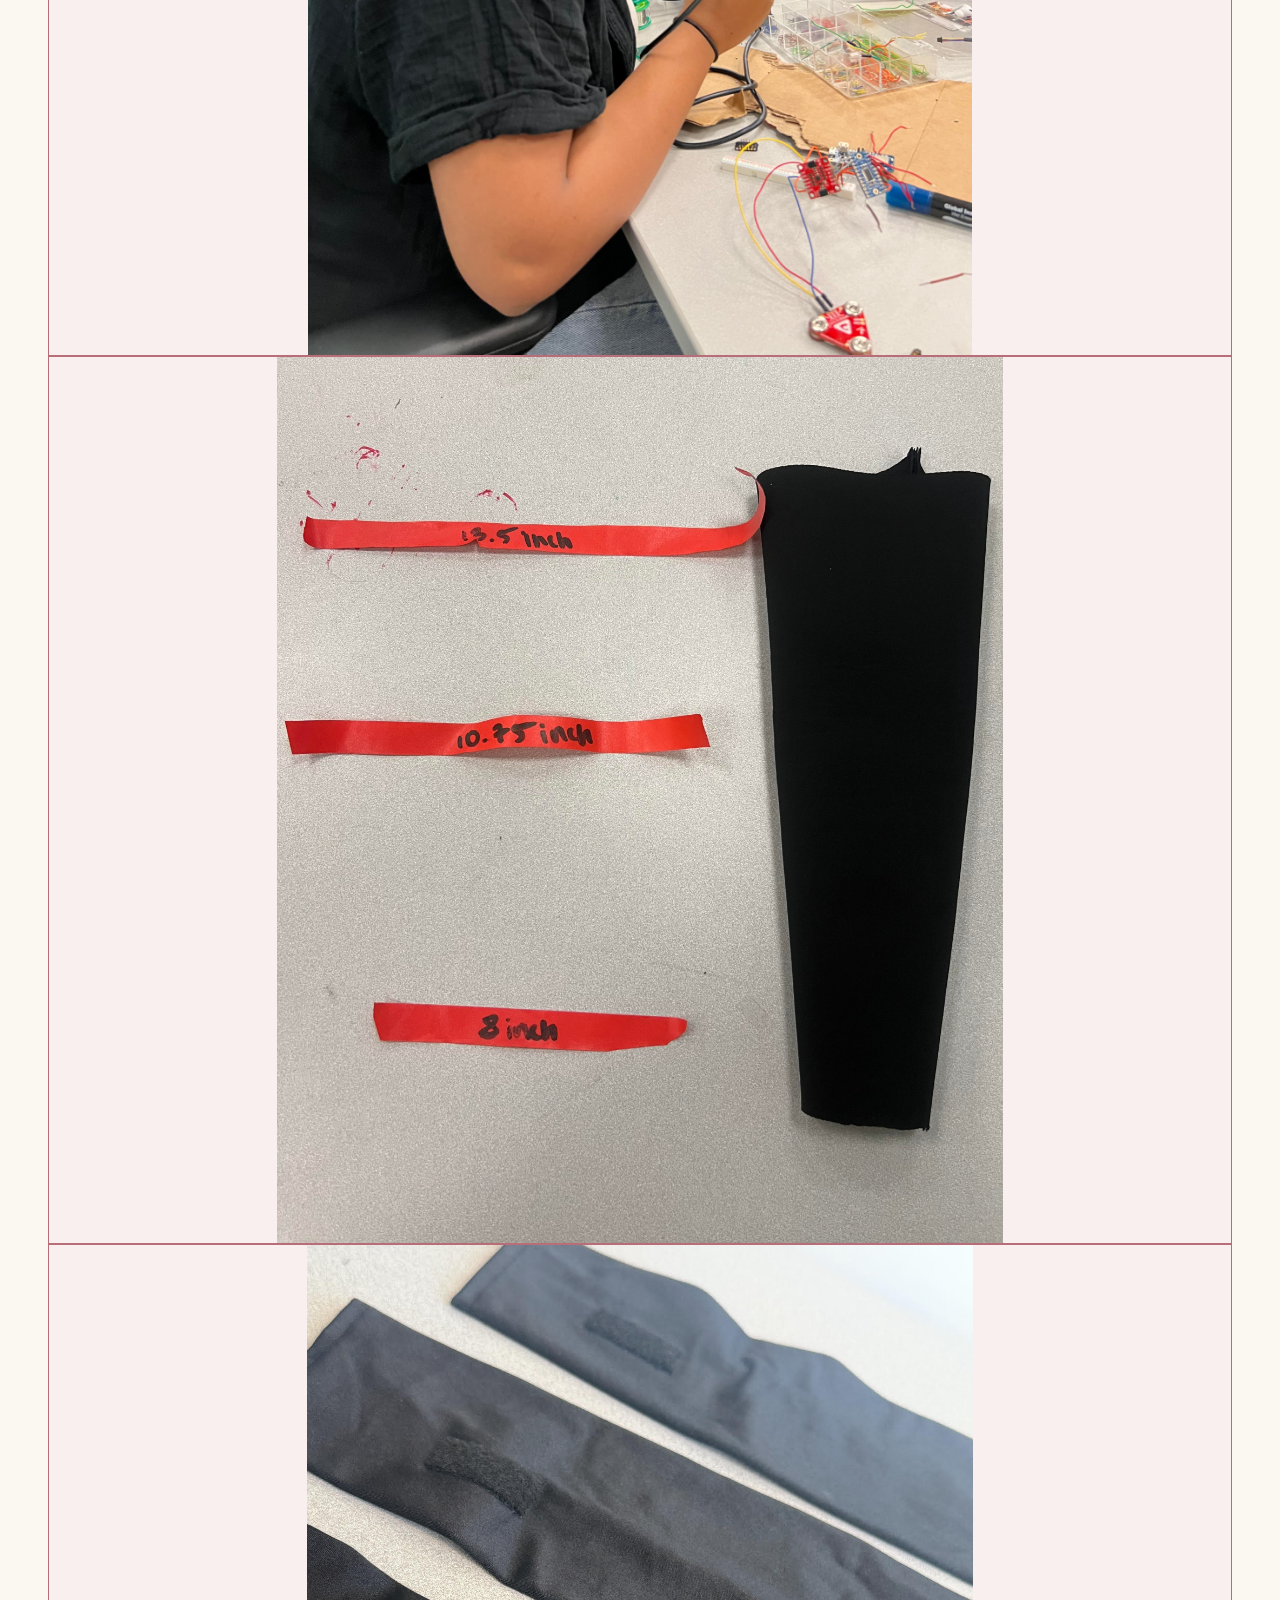
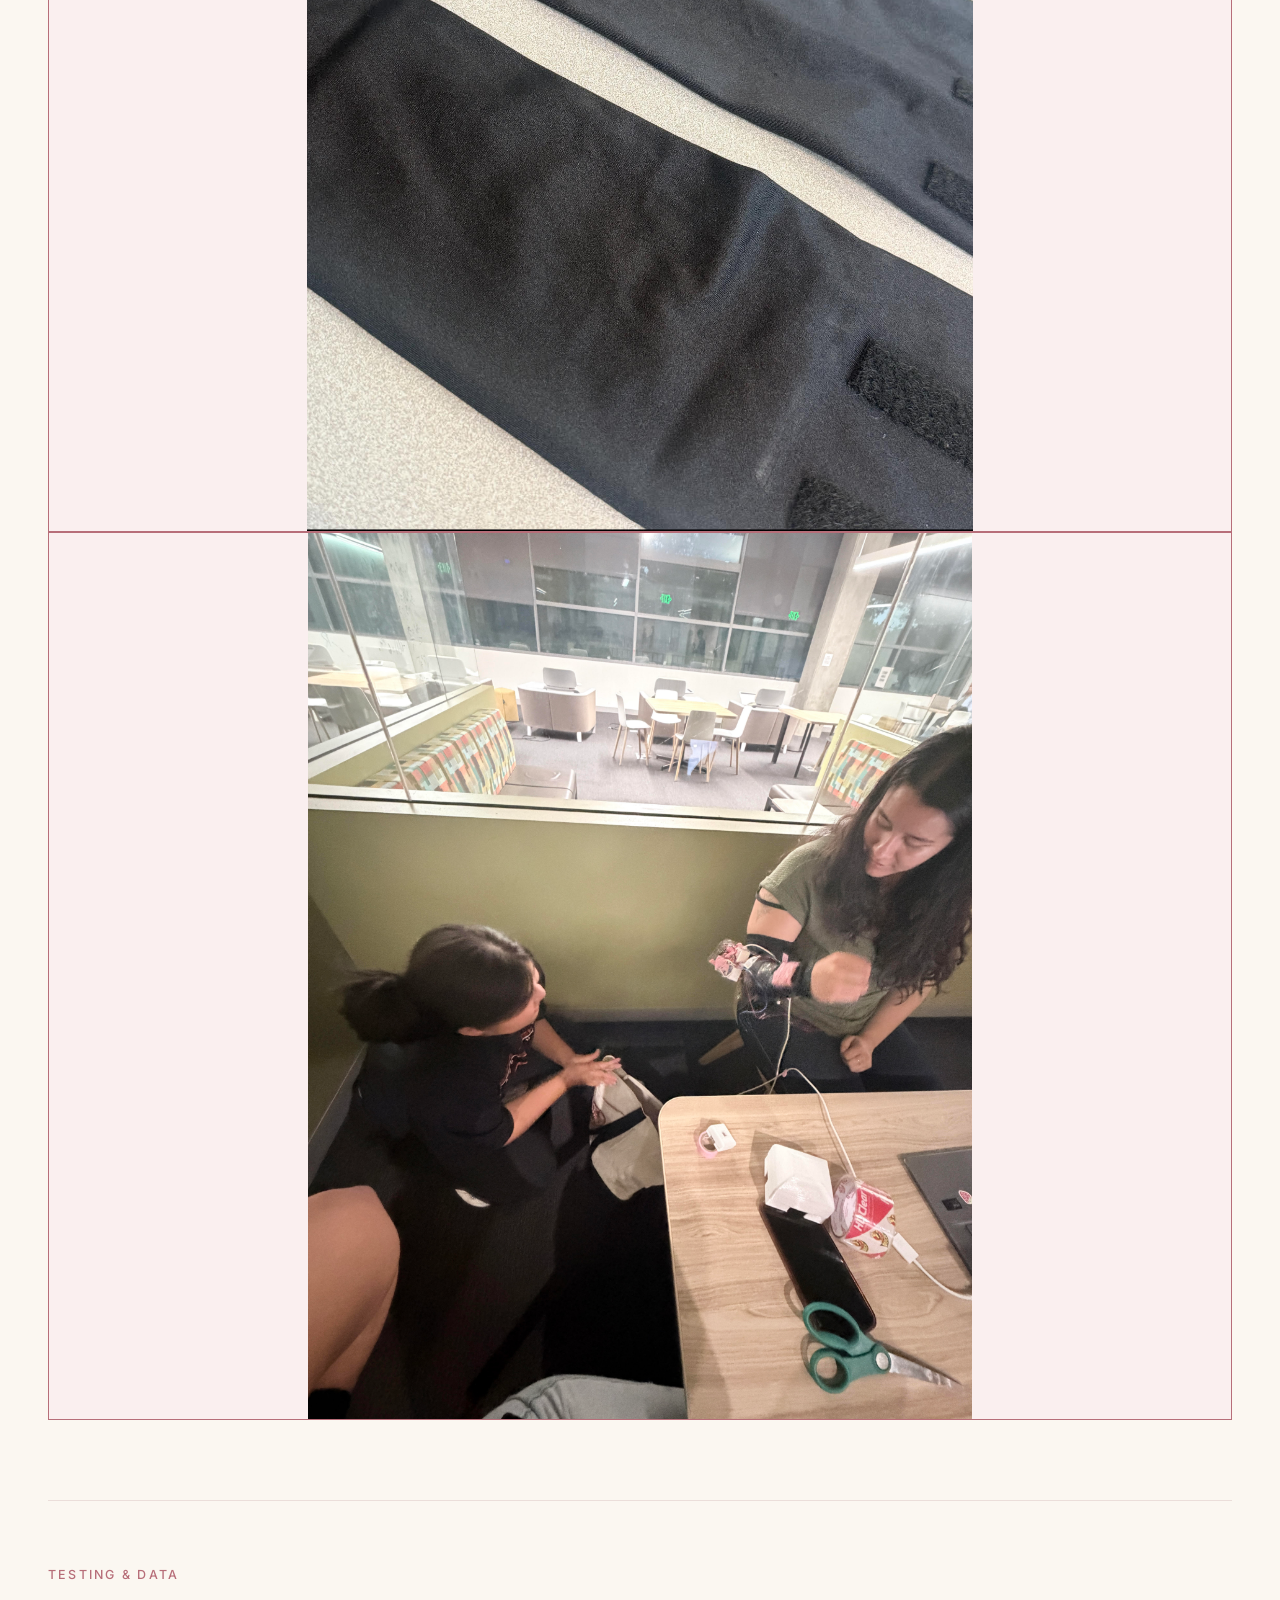
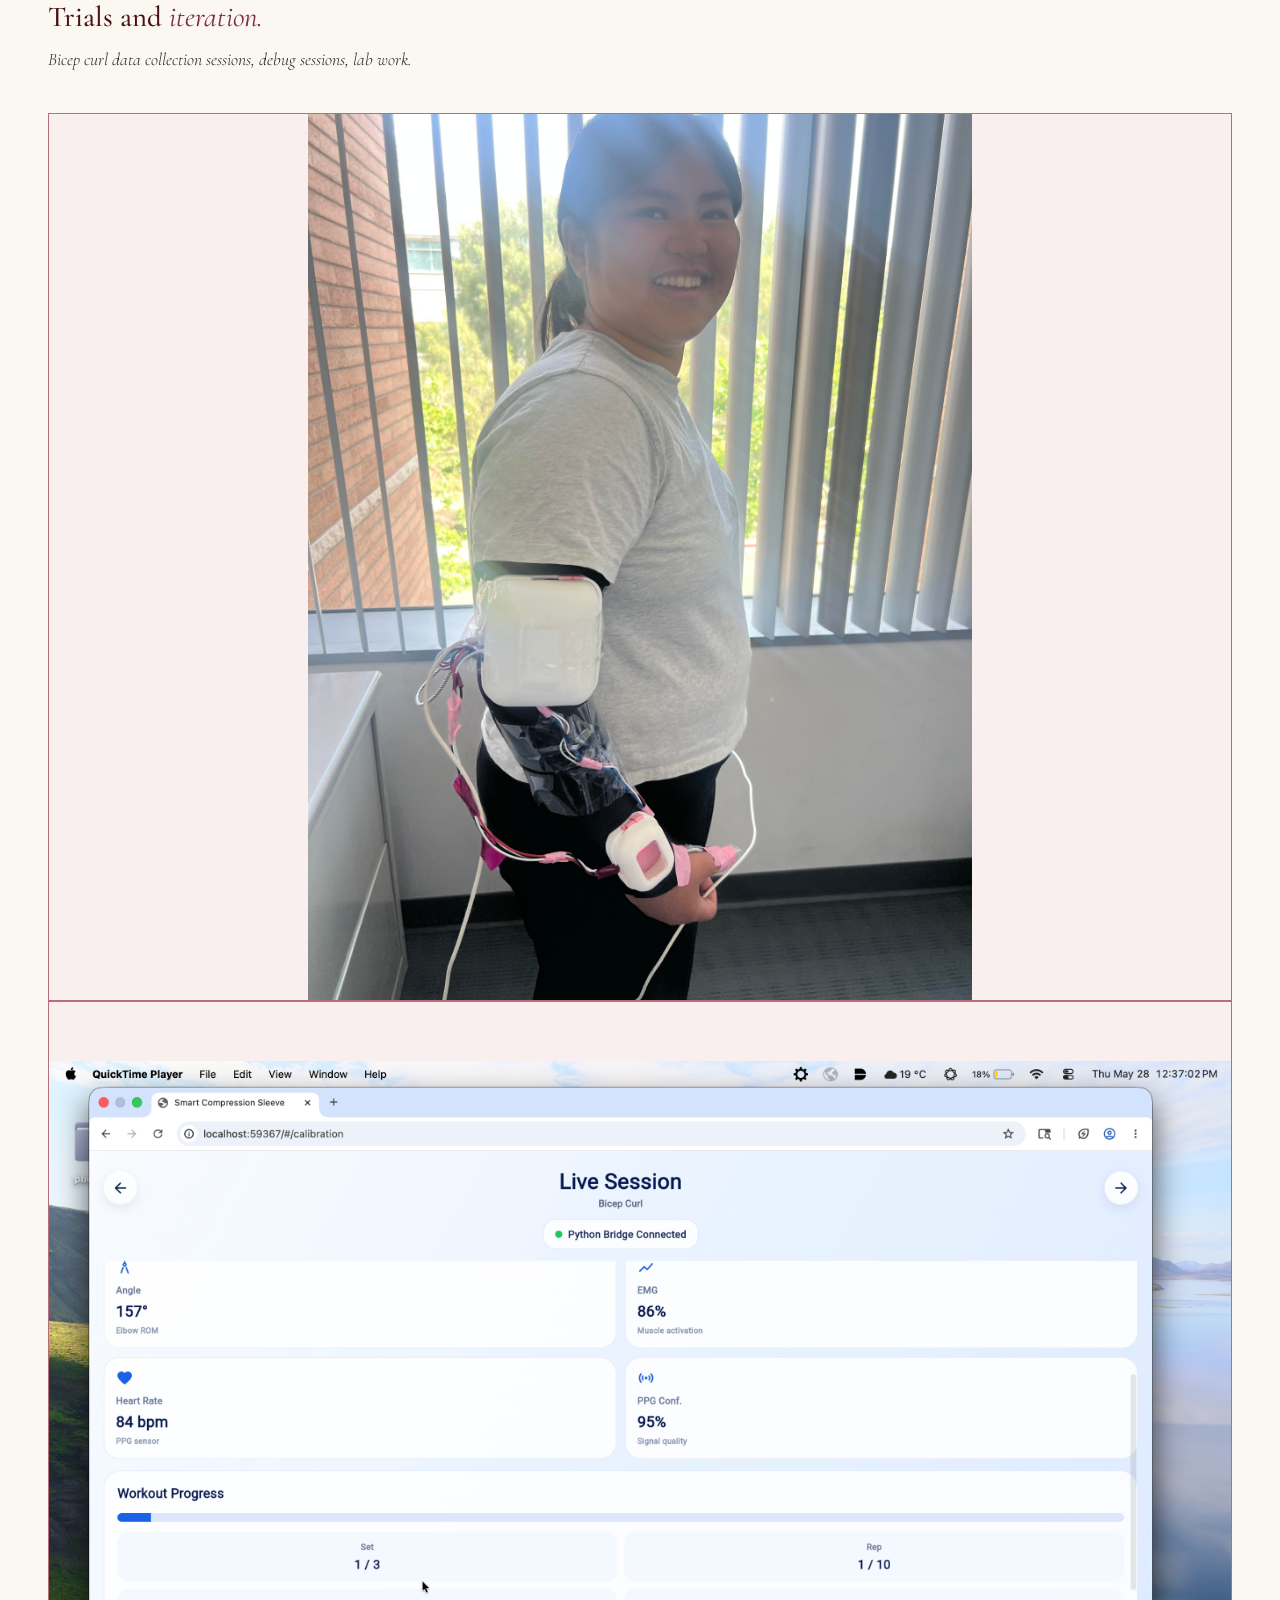
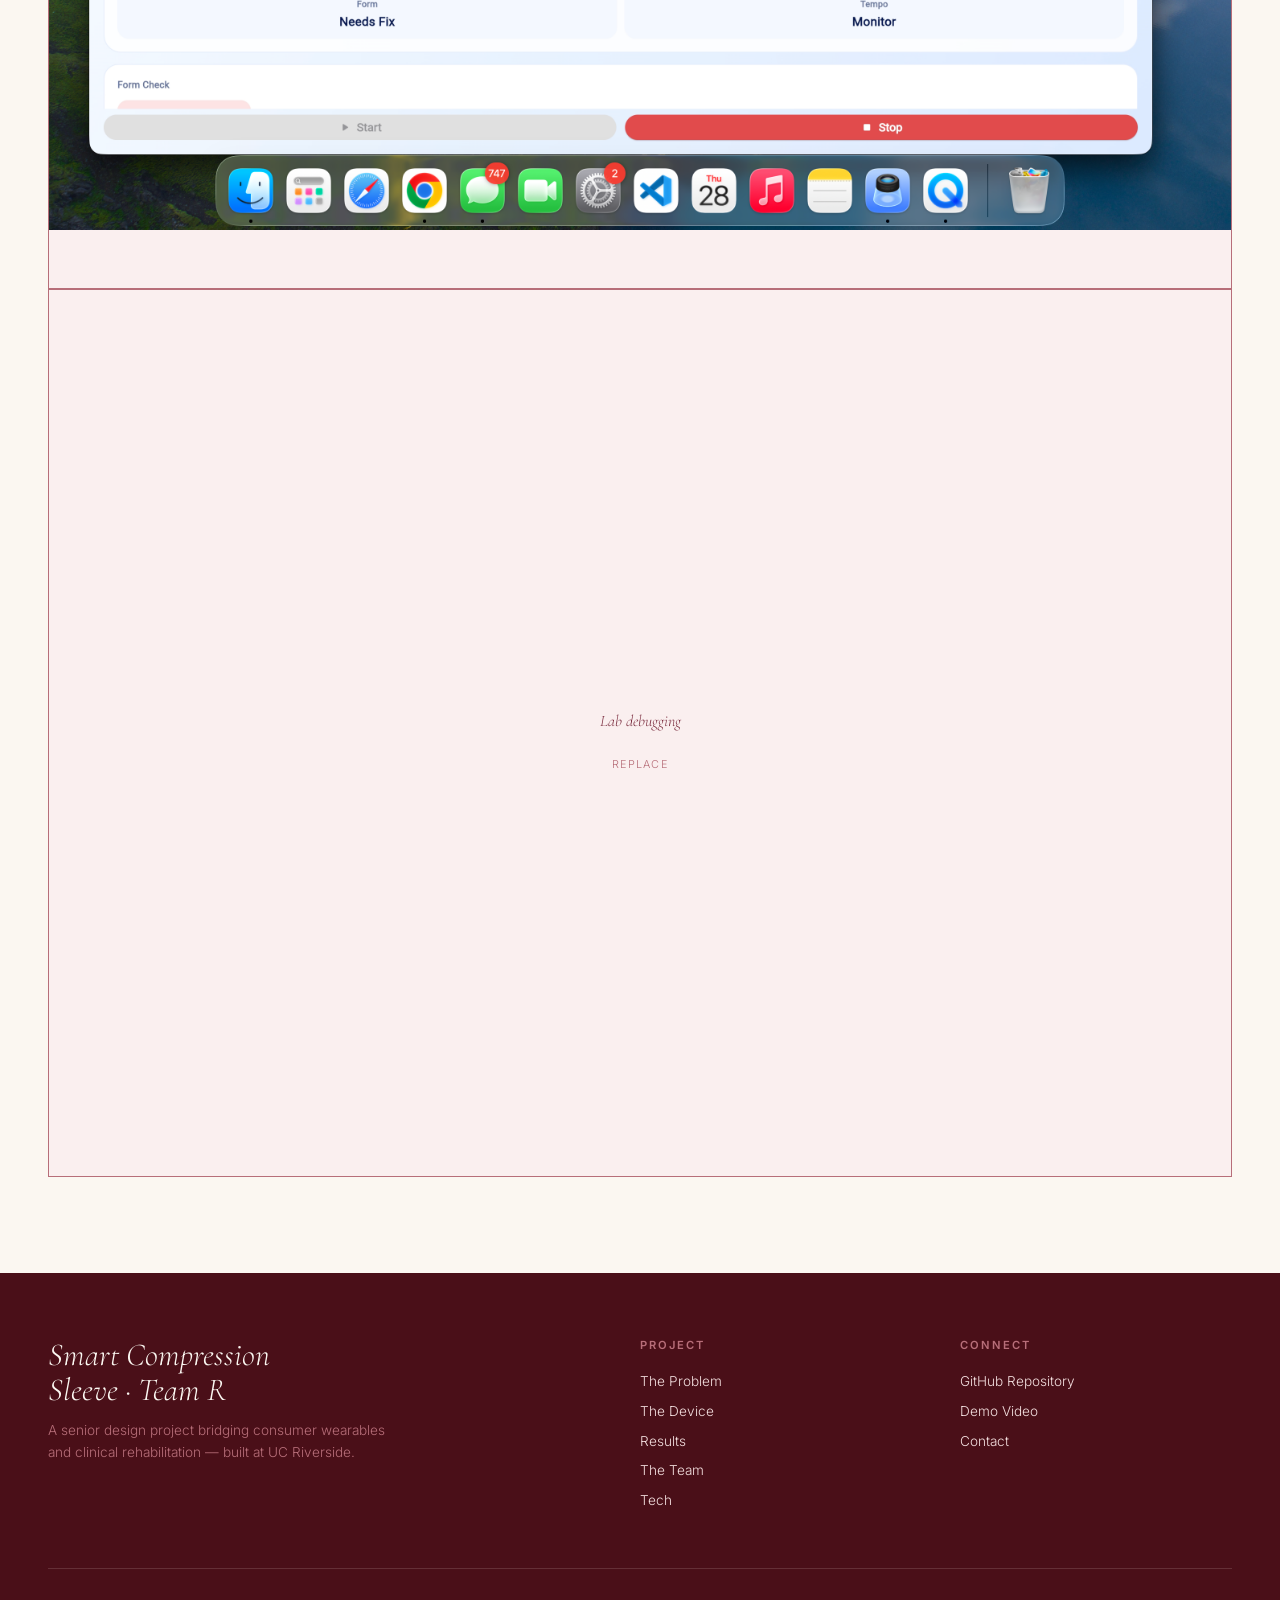
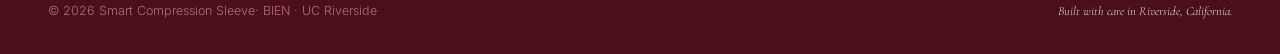
==== commit b3ac79be: "Update gallery.html" ====
--- a/gallery.html
+++ b/gallery.html
@@ -350,14 +350,13 @@
     <h3>Trials and <em>iteration.</em></h3>
     <p class="description">Bicep curl data collection sessions, debug sessions, lab work.</p>
 
-   <div class="photo-tile">
-  <img src="Bicepcurl.jpg" alt="Subject doing bicep curls">
+  <div class="photo-tile">
+  <img src="./Bicepcurl.jpg" alt="Subject doing bicep curls">
 </div>
 
       <div class="photo-tile">
-        <p>Live data on laptop</p>
-        <small>Replace</small>
-      </div>
+  <img src="./Livescreen.png" alt="Live data displayed on laptop">
+</div>
 
       <div class="photo-tile">
         <p>Lab debugging</p>
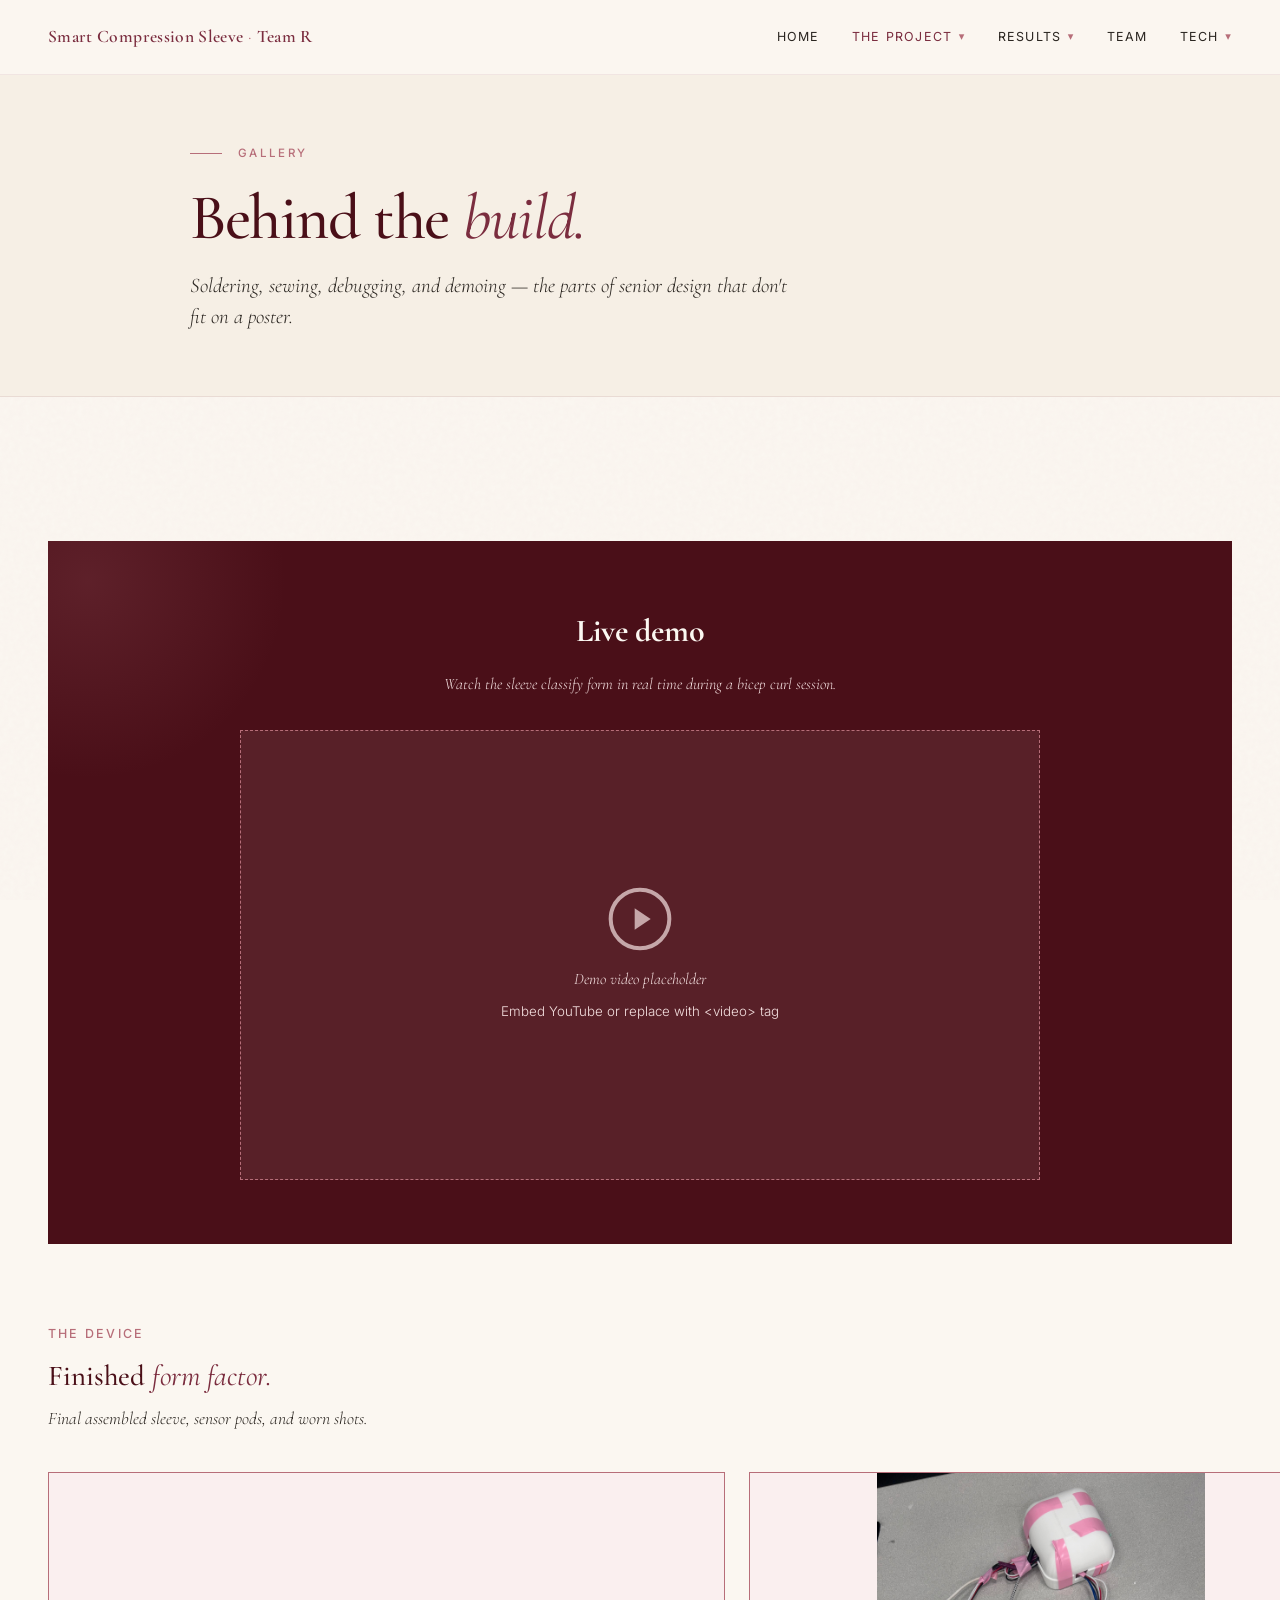
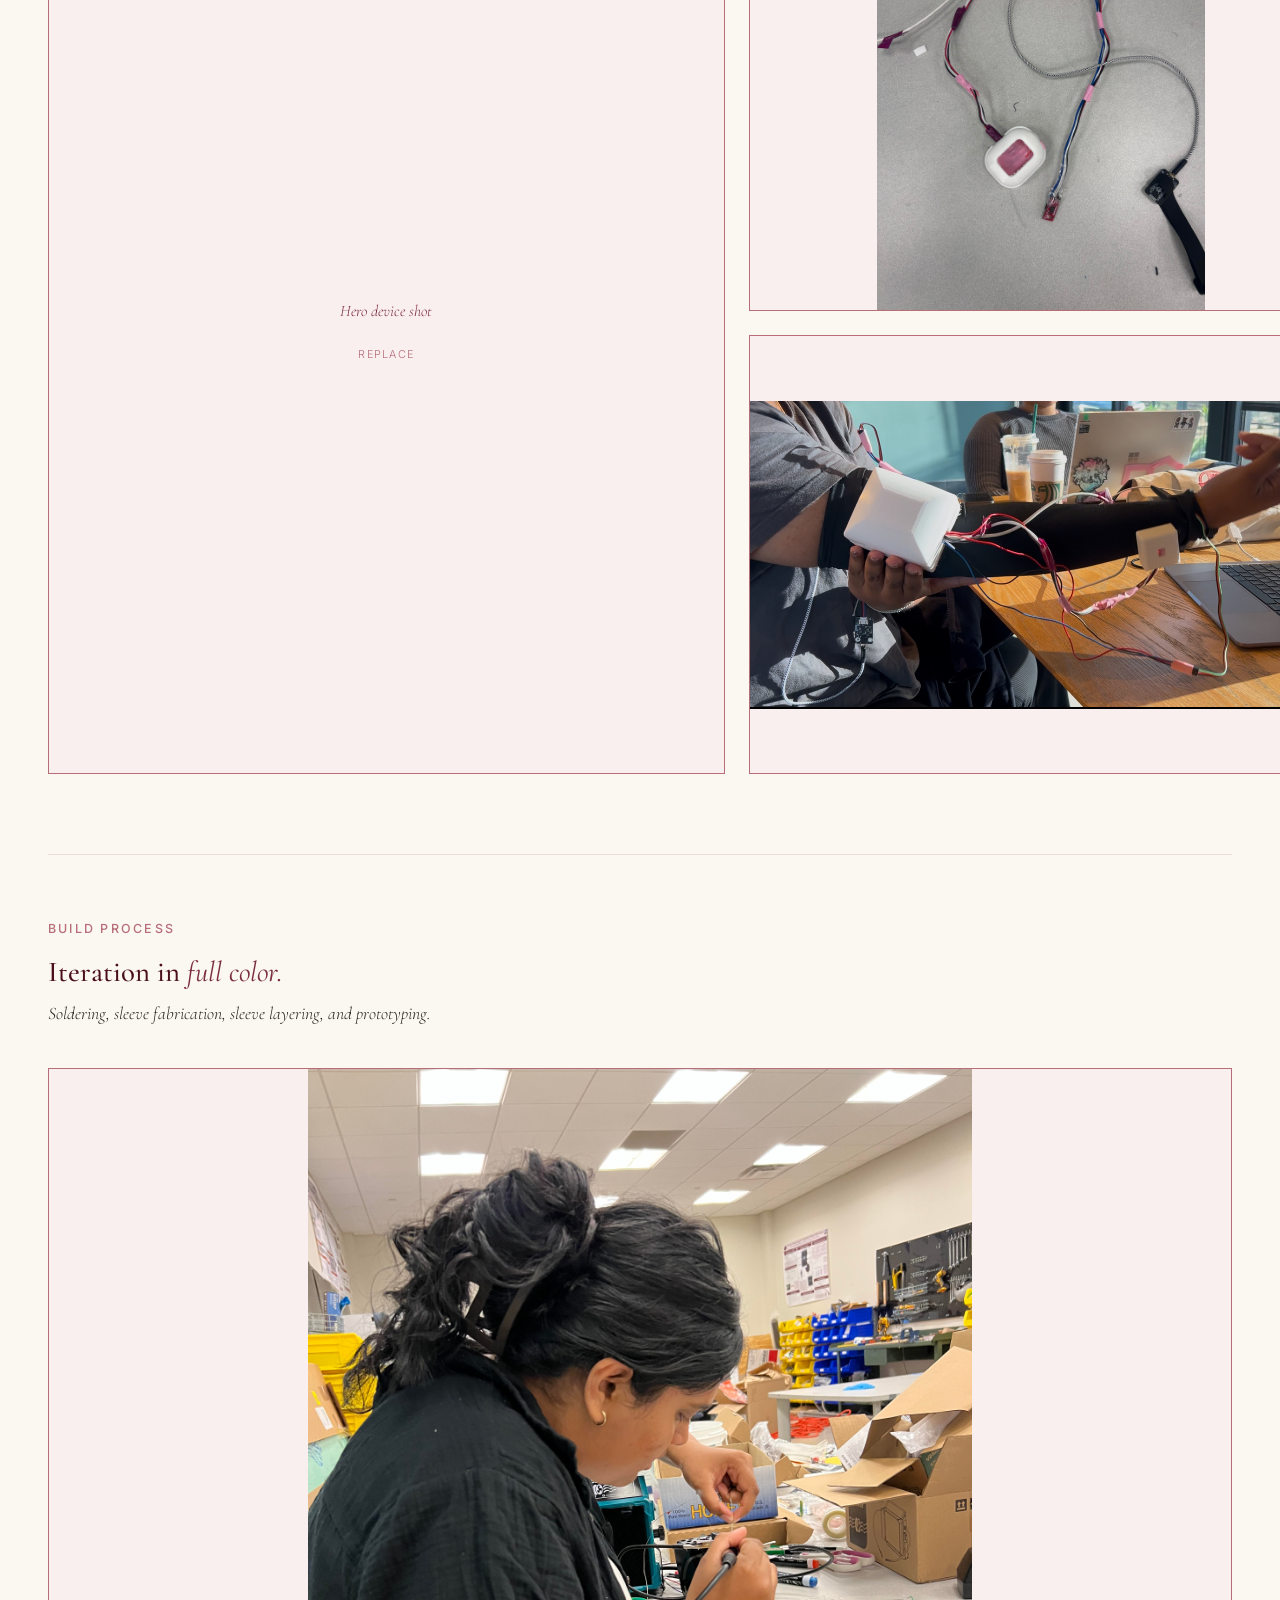
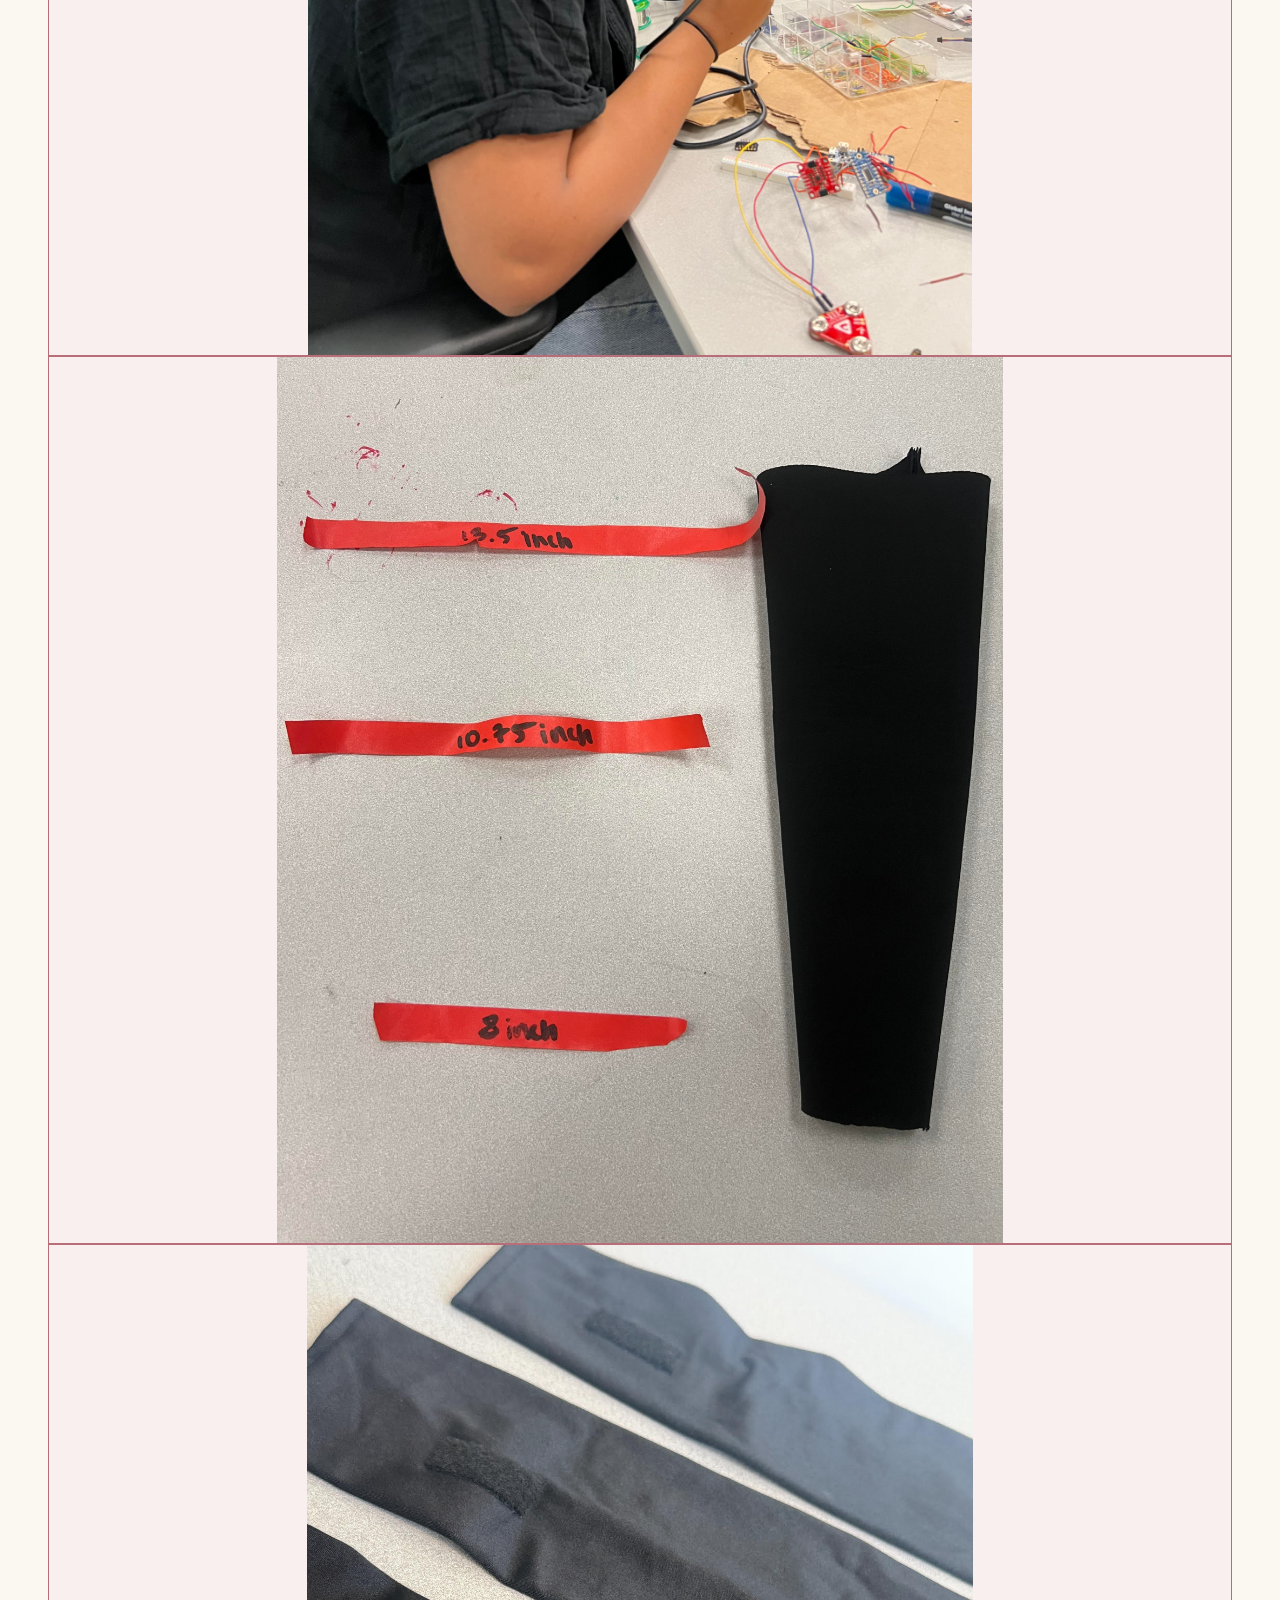
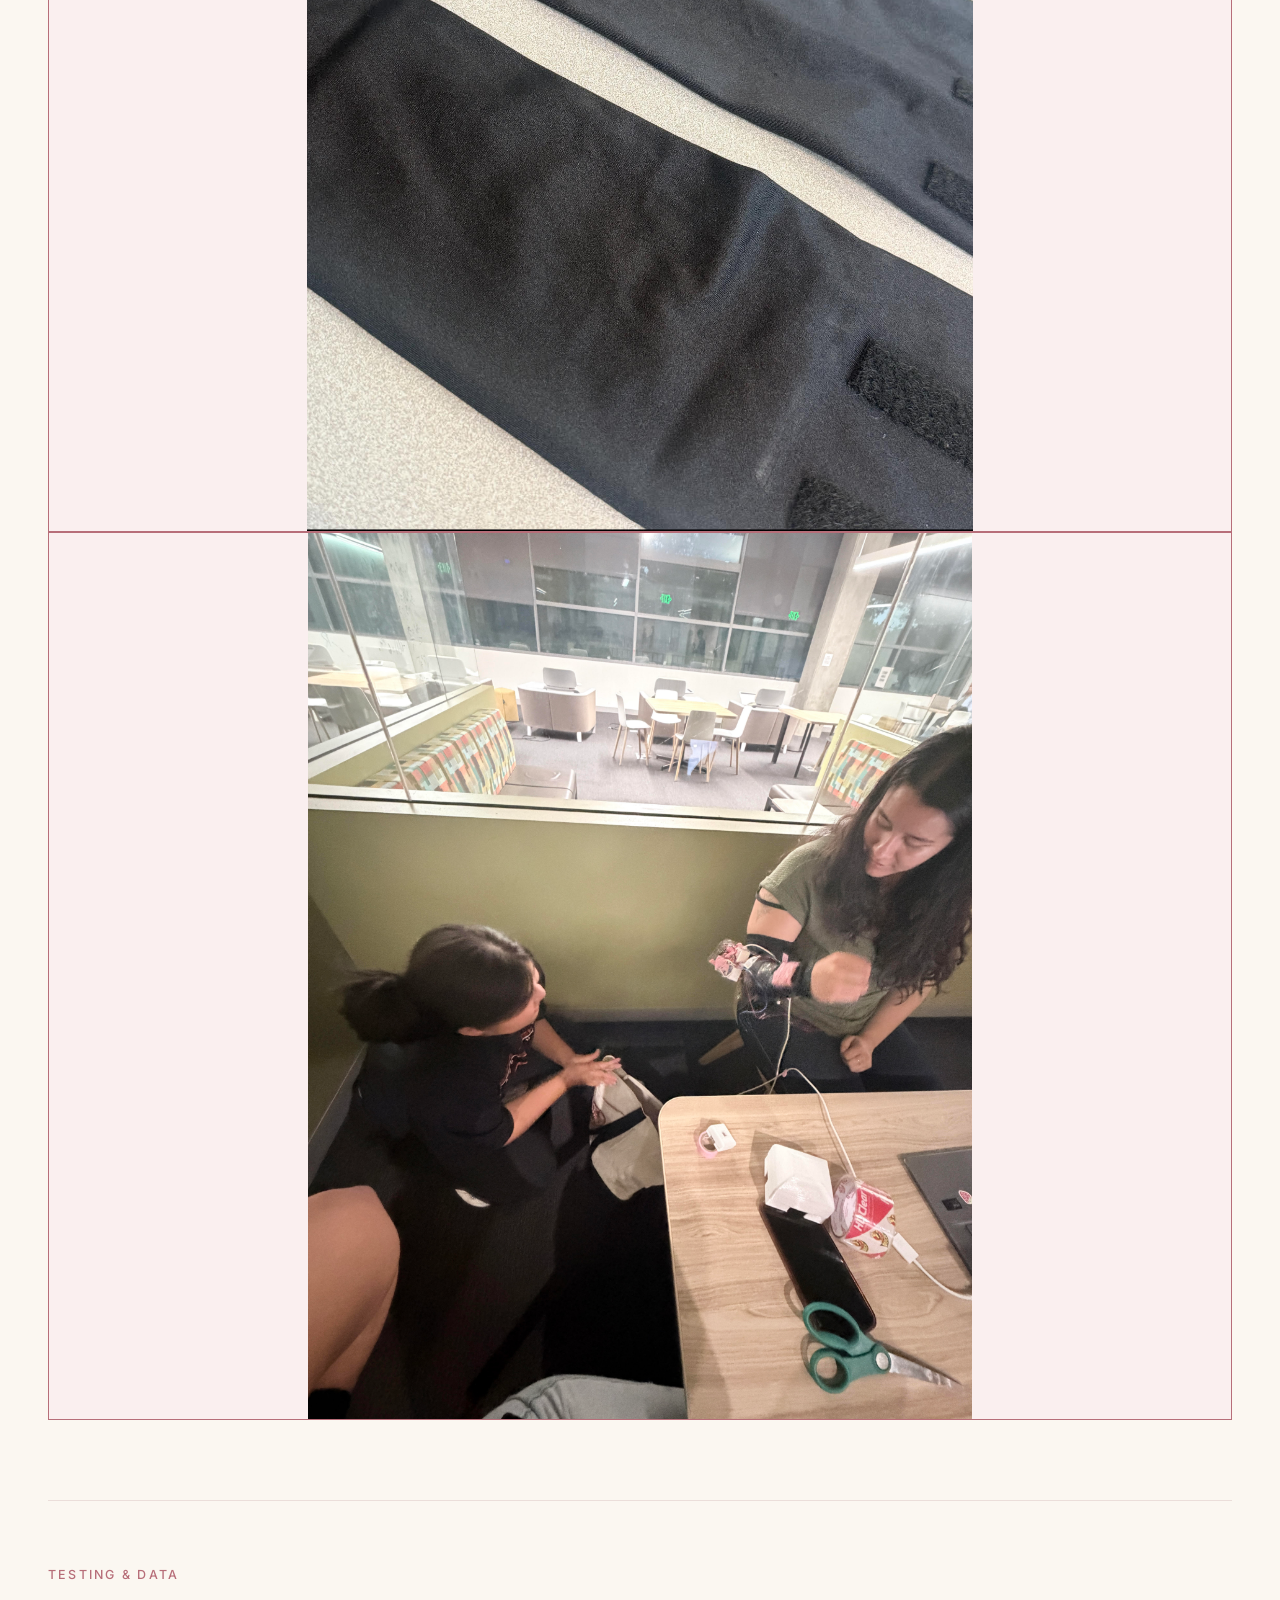
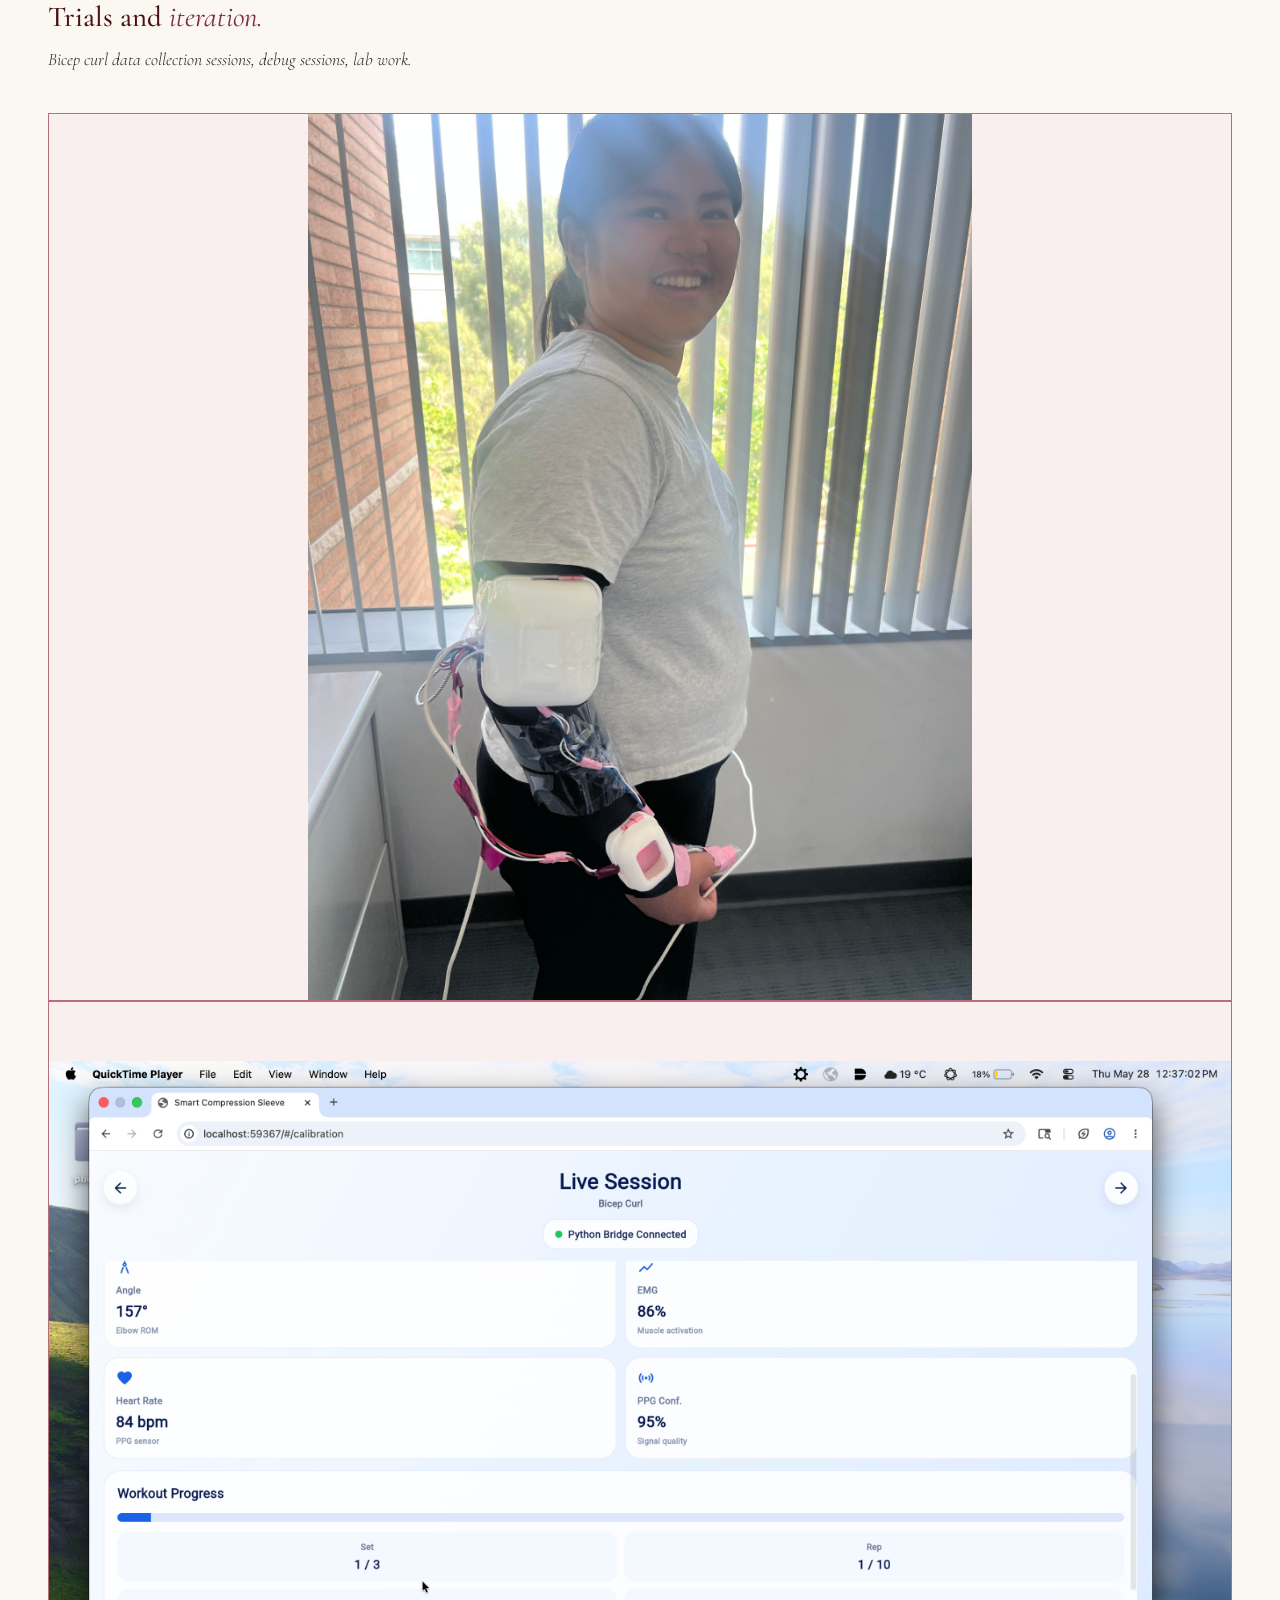
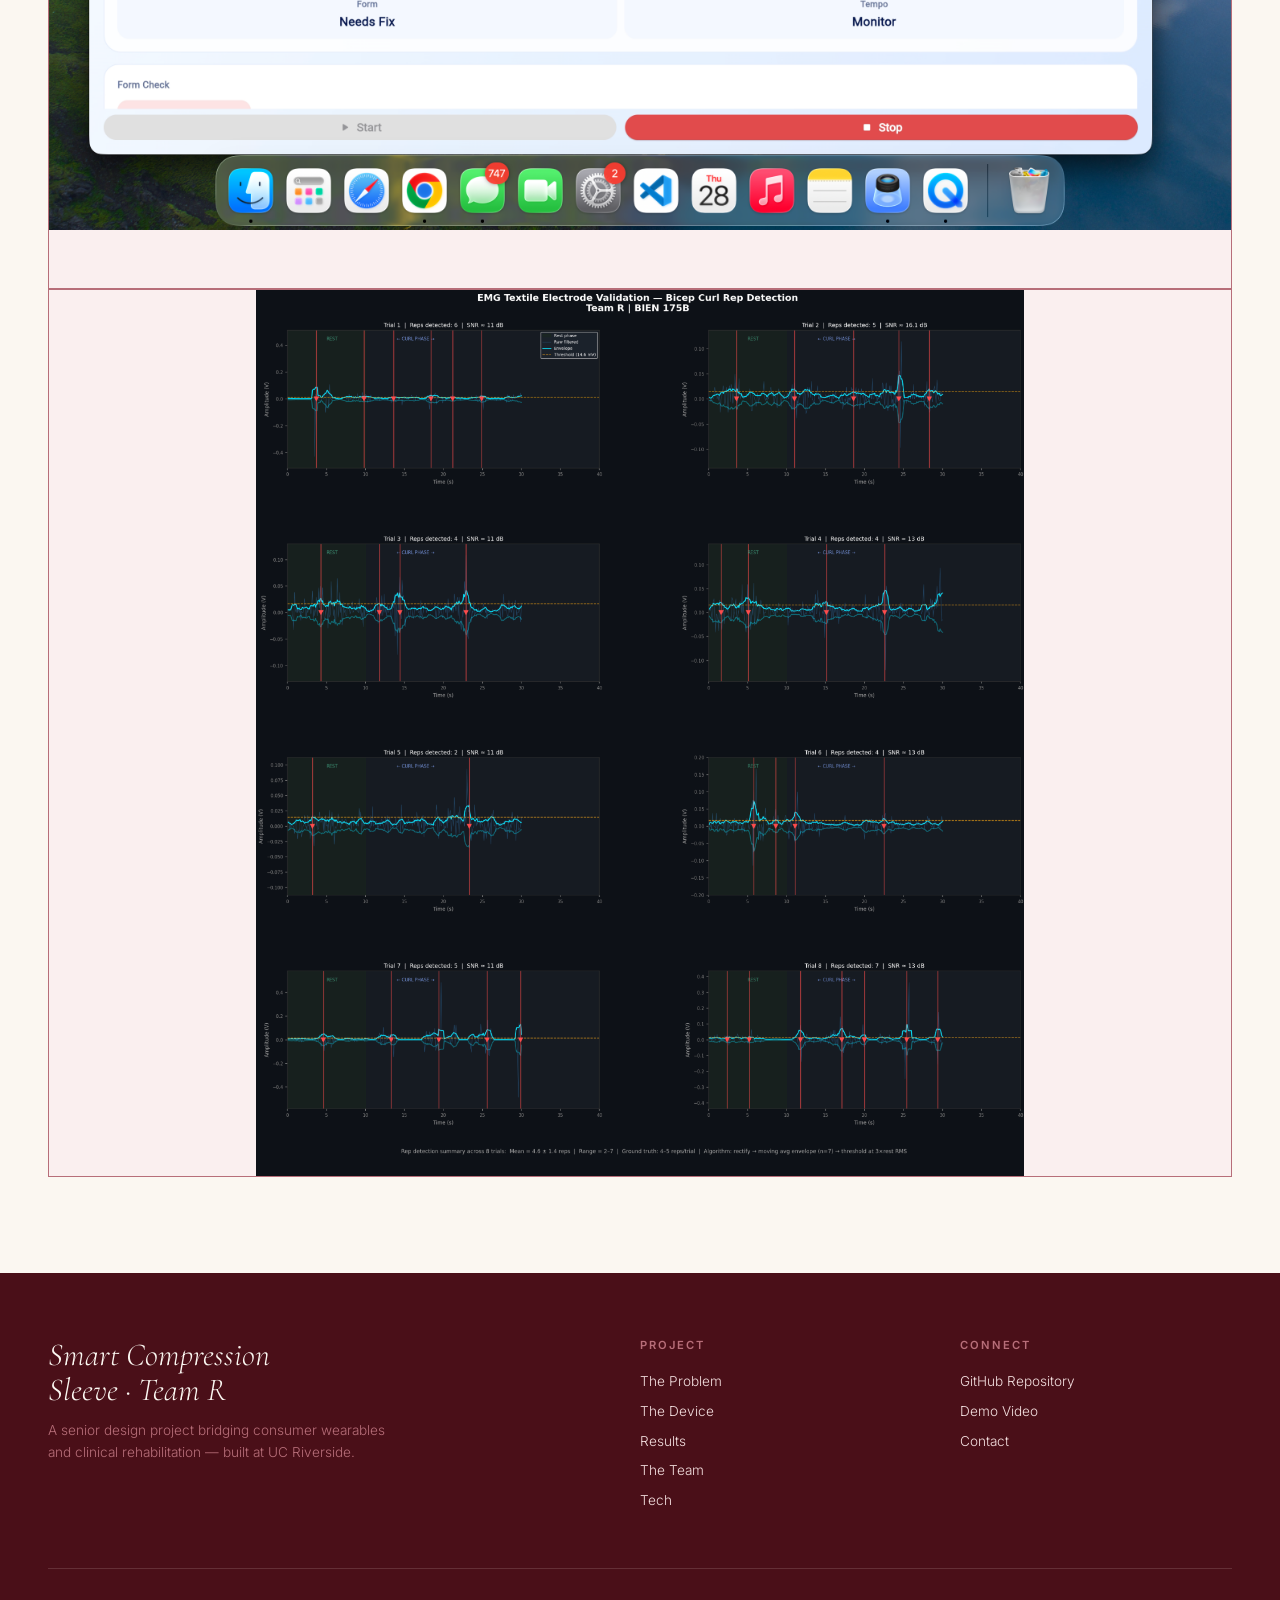
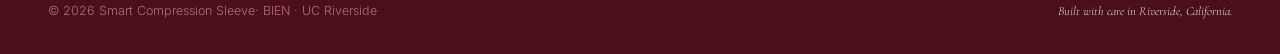
==== commit 7776c57c: "Update gallery.html" ====
--- a/gallery.html
+++ b/gallery.html
@@ -354,14 +354,13 @@
   <img src="./Bicepcurl.jpg" alt="Subject doing bicep curls">
 </div>
 
-      <div class="photo-tile">
-  <img src="./Livescreen.png" alt="Live data displayed on laptop">
+   <div class="photo-tile">
+  <img src="Livescreen.png" alt="Live data displayed on laptop">
 </div>
 
-      <div class="photo-tile">
-        <p>Lab debugging</p>
-        <small>Replace</small>
-      </div>
+     <div class="photo-tile">
+  <img src="Debugging.png" alt="Lab debugging">
+</div>
     </div>
   </div>
 </section>
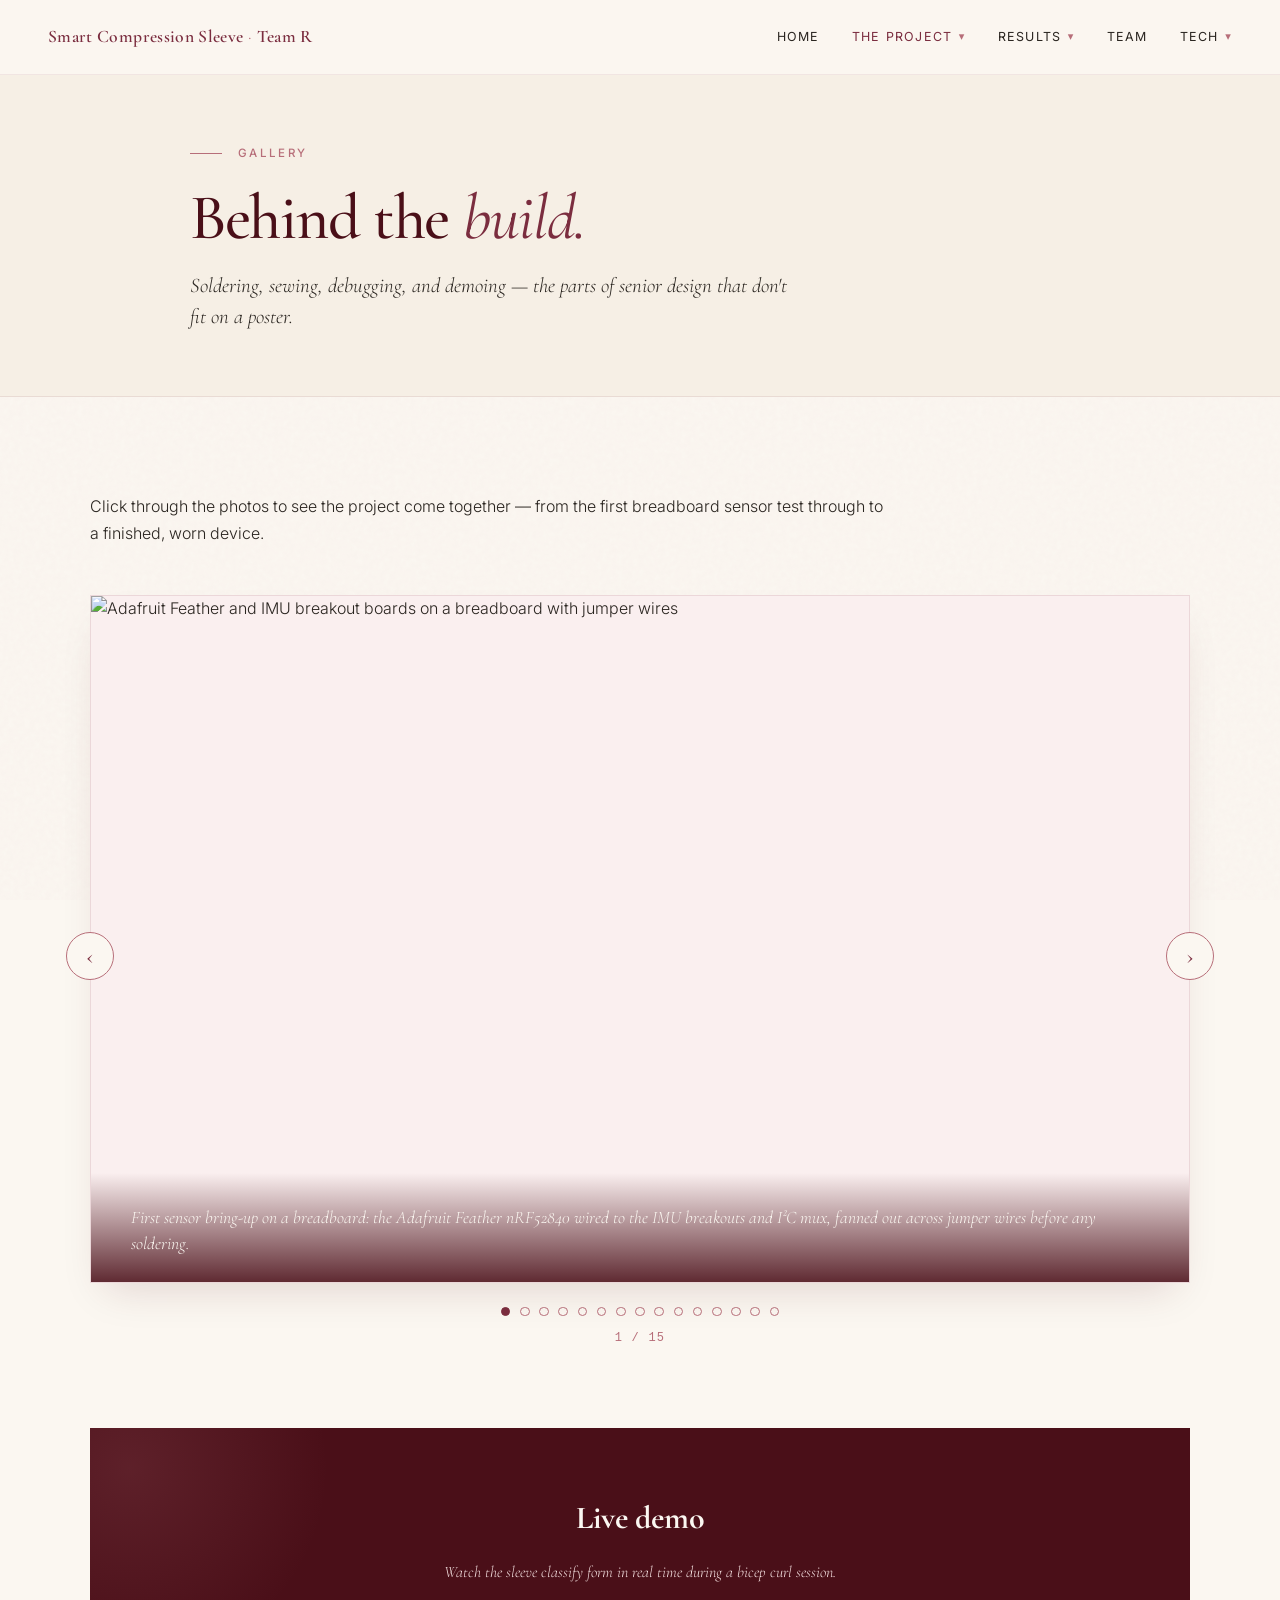
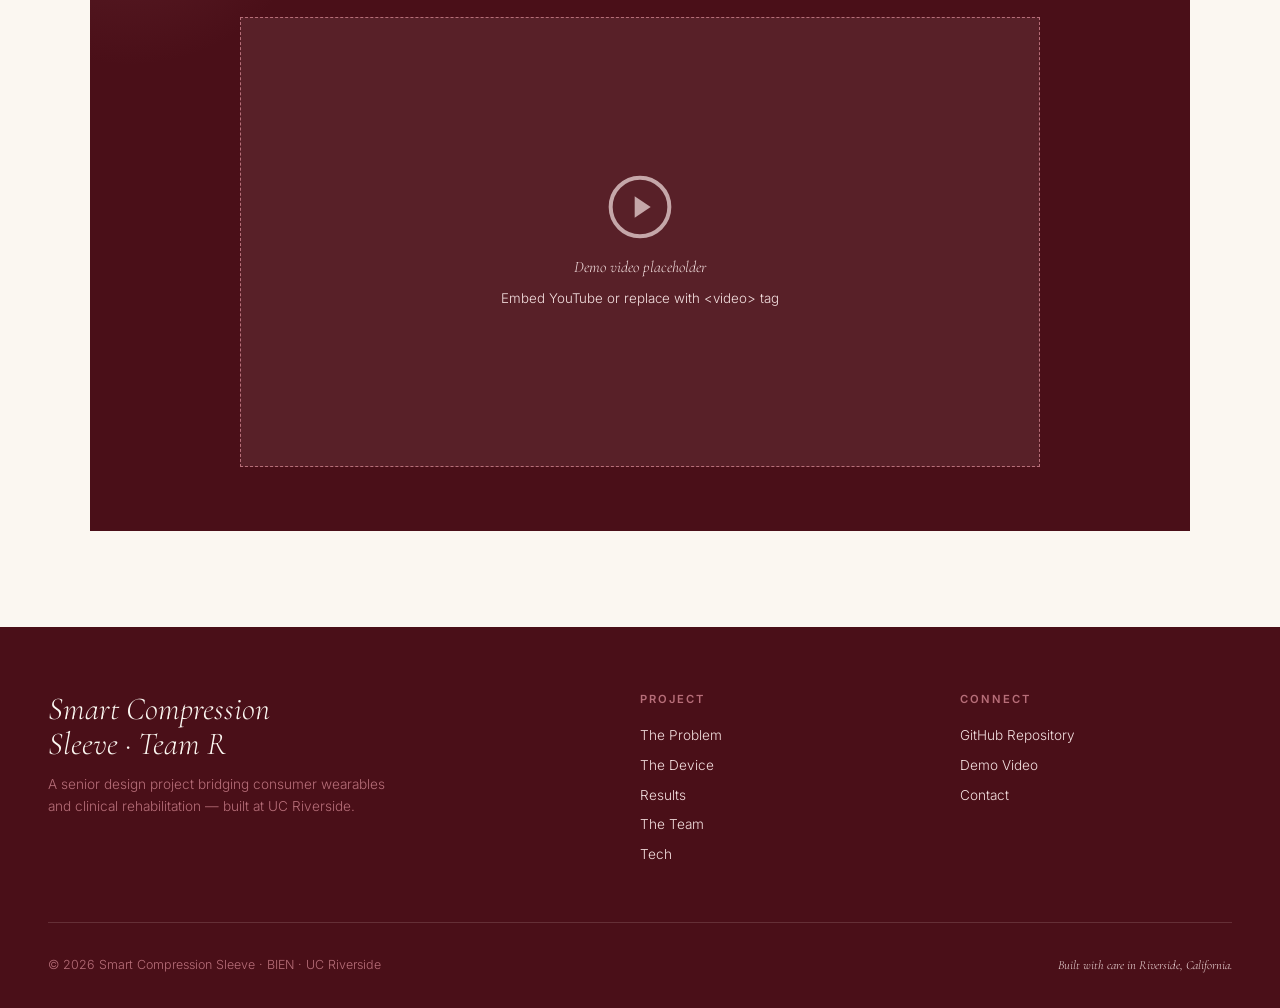
==== commit fa950208: "Update gallery.html" ====
--- a/gallery.html
+++ b/gallery.html
@@ -6,142 +6,143 @@
 <title>Gallery — Smart Compression Sleeve</title>
 <link rel="preconnect" href="https://fonts.googleapis.com">
 <link rel="preconnect" href="https://fonts.gstatic.com" crossorigin>
-<link href="https://fonts.googleapis.com/css2?family=Cormorant+Garamond:ital,wght@0,400;0,500;0,600;0,700;1,400;1,500&family=Inter:wght@300;400;500;600&display=swap" rel="stylesheet">
+<link href="https://fonts.googleapis.com/css2?family=Cormorant+Garamond:ital,wght@0,400;0,500;0,600;0,700;1,400;1,500&family=Inter:wght@300;400;500;600&family=JetBrains+Mono:wght@400;500&display=swap" rel="stylesheet">
 <link rel="stylesheet" href="styles.css">
-
 <style>
-  .gallery-section {
-    max-width: 1300px;
+  .gallery-wrapper {
+    max-width: 1100px;
     margin: 0 auto;
   }
 
-  .gallery-section + .gallery-section {
-    margin-top: 5rem;
-    padding-top: 4rem;
-    border-top: 1px solid rgba(123, 45, 63, 0.12);
-  }
-
-  .gallery-section h3 {
-    font-family: var(--serif);
-    font-size: 1.8rem;
-    font-weight: 500;
-    color: var(--burgundy-deep);
-    margin-bottom: 0.4rem;
-  }
-
-  .gallery-section h3 em {
-    font-style: italic;
-    color: var(--burgundy);
-    font-weight: 400;
-  }
-
-  .gallery-section .label {
-    font-size: 0.78rem;
-    letter-spacing: 0.18em;
-    text-transform: uppercase;
-    color: var(--rose);
-    margin-bottom: 0.6rem;
-    font-weight: 500;
-  }
-
-  .gallery-section .description {
+  .gallery-intro {
+    font-size: 1rem;
+    line-height: 1.7;
+    color: var(--charcoal);
+    max-width: 50rem;
+    margin-bottom: 3rem;
+  }
+
+  .carousel {
+    position: relative;
+    margin: 0 auto;
+  }
+
+  .carousel-track {
+    position: relative;
+    aspect-ratio: 16/10;
+    background: var(--blush-soft);
+    overflow: hidden;
+    border: 1px solid rgba(123, 45, 63, 0.12);
+    box-shadow: 0 20px 40px -15px rgba(74, 15, 24, 0.15);
+  }
+
+  .carousel-slide {
+    position: absolute;
+    inset: 0;
+    opacity: 0;
+    transition: opacity 0.5s ease;
+    pointer-events: none;
+    margin: 0;
+  }
+
+  .carousel-slide.active {
+    opacity: 1;
+    pointer-events: auto;
+  }
+
+  .carousel-slide img {
+    width: 100%;
+    height: 100%;
+    object-fit: cover;
+    display: block;
+  }
+
+  .carousel-slide figcaption {
+    position: absolute;
+    bottom: 0;
+    left: 0;
+    right: 0;
+    padding: 2rem 2.5rem 1.5rem;
+    background: linear-gradient(transparent, rgba(74, 15, 24, 0.88));
+    color: var(--cream);
     font-family: var(--serif);
     font-style: italic;
     font-size: 1.1rem;
-    color: var(--charcoal);
     line-height: 1.5;
-    max-width: 38rem;
-    margin-bottom: 2.5rem;
-  }
-
-  /* Device gallery grid */
-  .device-photo-grid {
-    display: grid;
-    grid-template-columns: 1.4fr 1fr;
-    gap: 1.5rem;
-    align-items: stretch;
-  }
-
-  .device-photo-grid .large {
-    grid-row: span 2;
-  }
-
-  /* Testing grid */
-  .grid-three {
-    display: grid;
-    grid-template-columns: repeat(3, 1fr);
-    gap: 1.5rem;
-  }
-
-  /* Clean 2x2 build process grid */
-  .grid-mosaic {
-    display: grid;
-    grid-template-columns: repeat(2, 1fr);
-    gap: 1.5rem;
-  }
-
-  .grid-mosaic .photo-tile {
-    aspect-ratio: 4/3;
-  }
-
-  .photo-tile {
-    background: var(--blush-soft);
+  }
+
+  .carousel-btn {
+    position: absolute;
+    top: 50%;
+    transform: translateY(-50%);
+    width: 3rem;
+    height: 3rem;
+    border-radius: 50%;
+    background: var(--cream);
     border: 1px solid var(--rose);
+    color: var(--burgundy);
+    font-size: 1.6rem;
+    font-family: var(--serif);
+    cursor: pointer;
+    z-index: 10;
+    transition: all 0.25s ease;
     display: flex;
     align-items: center;
     justify-content: center;
-    flex-direction: column;
-    color: var(--burgundy);
-    aspect-ratio: 4/3;
-    overflow: hidden;
-    position: relative;
-    transition: transform 0.4s ease;
-  }
-
-  .photo-tile:hover {
-    transform: scale(1.02);
-  }
-
-  .photo-tile img {
-    width: 100%;
-    height: 100%;
-    object-fit: contain !important;
-    display: block;
-  }
-
-  .pod-full img {
-    width: 100% !important;
-    height: 100% !important;
-    object-fit: contain !important;
-  }
-
-  .photo-tile.tall {
-    aspect-ratio: 3/4;
-  }
-
-  .photo-tile p {
-    font-family: var(--serif);
-    font-style: italic;
-    font-size: 1rem;
-    padding: 1rem;
+    line-height: 1;
+    padding: 0;
+  }
+
+  .carousel-btn:hover {
+    background: var(--burgundy);
+    color: var(--cream);
+    transform: translateY(-50%) scale(1.08);
+  }
+
+  .carousel-btn.prev { left: -1.5rem; }
+  .carousel-btn.next { right: -1.5rem; }
+
+  .carousel-dots {
+    display: flex;
+    gap: 0.6rem;
+    justify-content: center;
+    margin-top: 1.5rem;
+    flex-wrap: wrap;
+  }
+
+  .carousel-dot {
+    width: 0.6rem;
+    height: 0.6rem;
+    border-radius: 50%;
+    background: transparent;
+    border: 1px solid var(--rose);
+    cursor: pointer;
+    transition: all 0.2s ease;
+    padding: 0;
+  }
+
+  .carousel-dot:hover { background: var(--rose); }
+
+  .carousel-dot.active {
+    background: var(--burgundy);
+    border-color: var(--burgundy);
+  }
+
+  .carousel-counter {
     text-align: center;
-  }
-
-  .photo-tile small {
-    font-family: var(--sans);
-    font-size: 0.68rem;
-    text-transform: uppercase;
-    letter-spacing: 0.12em;
+    margin-top: 0.8rem;
+    font-family: 'JetBrains Mono', monospace;
+    font-size: 0.75rem;
     color: var(--rose);
-    margin-top: 0.3rem;
-  }
-
-  /* Video block */
+    letter-spacing: 0.1em;
+  }
+
   .video-block {
     background: var(--burgundy-deep);
     color: var(--cream);
     padding: 4rem;
-    margin: 3rem 0 5rem;
+    margin: 5rem auto 0;
+    max-width: 1100px;
     text-align: center;
     position: relative;
     overflow: hidden;
@@ -206,32 +207,17 @@
     color: var(--blush);
   }
 
-  @media (max-width: 900px) {
-    .device-photo-grid {
-      grid-template-columns: 1fr;
+  @media (max-width: 700px) {
+    .carousel-btn.prev { left: 0.5rem; }
+    .carousel-btn.next { right: 0.5rem; }
+    .carousel-slide figcaption {
+      padding: 1.5rem 1.2rem 1rem;
+      font-size: 0.95rem;
     }
-
-    .device-photo-grid .large {
-      grid-row: span 1;
-    }
-
-    .grid-three {
-      grid-template-columns: repeat(2, 1fr);
-    }
-
-    .grid-mosaic {
-      grid-template-columns: 1fr;
-    }
-  }
-
-  @media (max-width: 600px) {
-    .grid-three {
-      grid-template-columns: 1fr;
-    }
+    .video-block { padding: 2rem; }
   }
 </style>
 </head>
-
 <body>
 
 <nav class="site-nav">
@@ -239,7 +225,6 @@
   <button class="hamburger" aria-label="Toggle menu"><span></span><span></span><span></span></button>
   <ul class="nav-links">
     <li><a href="index.html">Home</a></li>
-
     <li class="has-dropdown active">
       <a href="solution.html">The Project</a>
       <ul class="dropdown">
@@ -248,7 +233,6 @@
         <li><a href="gallery.html">Gallery<small>Build photos & demos</small></a></li>
       </ul>
     </li>
-
     <li class="has-dropdown">
       <a href="results.html">Results</a>
       <ul class="dropdown">
@@ -256,9 +240,7 @@
         <li><a href="results.html#classifier">Classifier<small>96.6% accuracy + matrix</small></a></li>
       </ul>
     </li>
-
     <li><a href="team.html">Team</a></li>
-
     <li class="has-dropdown">
       <a href="tech.html">Tech</a>
       <ul class="dropdown">
@@ -275,14 +257,126 @@
     <div class="section-label">Gallery</div>
     <h1 class="fade-up">Behind the <em>build.</em></h1>
     <p class="fade-up" style="animation-delay: 0.15s;">
-      Soldering, sewing, debugging, and demoing — the parts of senior design that don't
-      fit on a poster.
+      Soldering, sewing, debugging, and demoing — the parts of senior design that
+      don't fit on a poster.
     </p>
   </div>
 </section>
 
 <section>
-  <!-- VIDEO BLOCK -->
+  <div class="gallery-wrapper">
+    <p class="gallery-intro">
+      Click through the photos to see the project come together — from the first
+      breadboard sensor test through to a finished, worn device.
+    </p>
+
+    <div class="carousel">
+      <div class="carousel-track">
+
+        <figure class="carousel-slide">
+          <img src="IMG_7118_2.jpeg" alt="Adafruit Feather and IMU breakout boards on a breadboard with jumper wires">
+          <figcaption>First sensor bring-up on a breadboard: the Adafruit Feather nRF52840 wired to the IMU breakouts and I²C mux, fanned out across jumper wires before any soldering.</figcaption>
+        </figure>
+
+        <figure class="carousel-slide">
+          <img src="IMG_7032.jpeg" alt="Lab session showing EMG signal traces on a laptop screen during electrode testing">
+          <figcaption>Early EMG electrode characterization — validating raw signal quality on screen before any sleeve integration. The rectified envelope responds visibly to muscle contraction.</figcaption>
+        </figure>
+
+        <figure class="carousel-slide">
+          <img src="IMG_7310.JPG" alt="EMG sensor board taped to the bicep during early signal testing in a makerspace">
+          <figcaption>Iterating on EMG sensor placement. Surface electrodes taped to the biceps brachii to find the position that captured the cleanest activation pattern.</figcaption>
+        </figure>
+
+        <figure class="carousel-slide">
+          <img src="IMG_7259.JPG" alt="Electrodes and wires taped to a leg with Arduino serial monitor open on a nearby laptop">
+          <figcaption>Multi-electrode characterization with Arduino's serial monitor open to read live values — one of many sessions to nail down sensor placement and wiring.</figcaption>
+        </figure>
+
+        <figure class="carousel-slide">
+          <img src="IMG_7294.JPG" alt="Top-down view of a person's arm with multiple sensors and wires taped on with pink tape">
+          <figcaption>Full multi-sensor integration on a bare arm — IMUs, EMG, and PPG all wired up and held in place with electrical tape, before the pod enclosures existed.</figcaption>
+        </figure>
+
+        <figure class="carousel-slide">
+          <img src="unnamed%20%281%29.jpg" alt="Circuit soldering in progress">
+          <figcaption>Building the Big Pod electronics — the Feather MCU, I²C multiplexer, and sensor headers all soldered onto one board.</figcaption>
+        </figure>
+
+        <figure class="carousel-slide">
+          <img src="Sleeve%20Fabrication.jpg" alt="Sleeve fabrication">
+          <figcaption>Cutting and sewing the single-layer nylon-spandex compression sleeve.</figcaption>
+        </figure>
+
+        <figure class="carousel-slide">
+          <img src="Sleeve.jpg" alt="Sleeve layering">
+          <figcaption>The finished sleeve with strap-mounted sensor pods — light, breathable, and easy to pull on.</figcaption>
+        </figure>
+
+        <figure class="carousel-slide">
+          <img src="Prototyping.jpg" alt="Team working session">
+          <figcaption>A team working session — firmware, bridge, and app development happening in parallel.</figcaption>
+        </figure>
+
+        <figure class="carousel-slide">
+          <img src="Bicepcurl.jpg" alt="Subject doing bicep curls">
+          <figcaption>Live bicep curl trial with the sleeve in place, IMUs streaming, and the EMG envelope rising on each rep.</figcaption>
+        </figure>
+
+        <figure class="carousel-slide">
+          <img src="Debugging.png" alt="Lab debugging">
+          <figcaption>Troubleshooting the sensor pipeline in the lab — one of many sessions tracking down intermittent I²C faults.</figcaption>
+        </figure>
+
+        <figure class="carousel-slide">
+          <img src="Livescreen.png" alt="Live data displayed on laptop">
+          <figcaption>Real-time form classification on screen: the Python bridge running per-rep Random Forest inference and pushing results to the Flutter app.</figcaption>
+        </figure>
+
+        <figure class="carousel-slide">
+          <img src="unnamed.jpg" alt="Sensor pod close-up">
+          <figcaption>Close-up of a finished sensor pod, ready to strap onto the sleeve.</figcaption>
+        </figure>
+
+        <figure class="carousel-slide">
+          <img src="IMG_7481.JPG" alt="Student wearing the finished compression sleeve and sensor pods at a study desk">
+          <figcaption>The finished sleeve worn during a study session — proof that the device is comfortable and discreet enough for real-world use, not just lab conditions.</figcaption>
+        </figure>
+
+        <figure class="carousel-slide">
+          <img src="IMG_5027.jpeg" alt="Worn smart compression sleeve">
+          <figcaption>The complete system, worn during a rehabilitation session.</figcaption>
+        </figure>
+
+      </div>
+
+      <button class="carousel-btn prev" aria-label="Previous slide">‹</button>
+      <button class="carousel-btn next" aria-label="Next slide">›</button>
+
+      <div class="carousel-dots">
+        <button class="carousel-dot" data-slide="0" aria-label="Slide 1"></button>
+        <button class="carousel-dot" data-slide="1" aria-label="Slide 2"></button>
+        <button class="carousel-dot" data-slide="2" aria-label="Slide 3"></button>
+        <button class="carousel-dot" data-slide="3" aria-label="Slide 4"></button>
+        <button class="carousel-dot" data-slide="4" aria-label="Slide 5"></button>
+        <button class="carousel-dot" data-slide="5" aria-label="Slide 6"></button>
+        <button class="carousel-dot" data-slide="6" aria-label="Slide 7"></button>
+        <button class="carousel-dot" data-slide="7" aria-label="Slide 8"></button>
+        <button class="carousel-dot" data-slide="8" aria-label="Slide 9"></button>
+        <button class="carousel-dot" data-slide="9" aria-label="Slide 10"></button>
+        <button class="carousel-dot" data-slide="10" aria-label="Slide 11"></button>
+        <button class="carousel-dot" data-slide="11" aria-label="Slide 12"></button>
+        <button class="carousel-dot" data-slide="12" aria-label="Slide 13"></button>
+        <button class="carousel-dot" data-slide="13" aria-label="Slide 14"></button>
+        <button class="carousel-dot" data-slide="14" aria-label="Slide 15"></button>
+      </div>
+    </div>
+
+    <div class="carousel-counter">
+      <span class="current">1</span> / <span class="total">15</span>
+    </div>
+  </div>
+
   <div class="video-block">
     <h3>Live demo</h3>
     <p>Watch the sleeve classify form in real time during a bicep curl session.</p>
@@ -296,73 +390,6 @@
       <small style="display:block; margin-top:0.5rem;">Embed YouTube or replace with &lt;video&gt; tag</small>
     </div>
   </div>
-
-  <!-- DEVICE SHOTS -->
-  <div class="gallery-section">
-    <div class="label">The Device</div>
-    <h3>Finished <em>form factor.</em></h3>
-    <p class="description">Final assembled sleeve, sensor pods, and worn shots.</p>
-
-    <div class="device-photo-grid">
-      <div class="photo-tile large tall">
-        <p>Hero device shot</p>
-        <small>Replace</small>
-      </div>
-
-      <div class="photo-tile pod-full">
-        <img src="unnamed.jpg" alt="Sensor pod close-up">
-      </div>
-
-      <div class="photo-tile">
-        <img src="IMG_5027.jpeg" alt="Worn smart compression sleeve in use">
-      </div>
-    </div>
-  </div>
-
-<!-- BUILD PROCESS -->
-<div class="gallery-section">
-  <div class="label">Build Process</div>
-  <h3>Iteration in <em>full color.</em></h3>
-  <p class="description">Soldering, sleeve fabrication, sleeve layering, and prototyping.</p>
-
-  <div class="build-grid">
-    <div class="photo-tile">
-      <img src="unnamed%20%281%29.jpg" alt="Circuit soldering in progress">
-    </div>
-
-    <div class="photo-tile">
-      <img src="Sleeve%20Fabrication.jpg" alt="Sleeve fabrication">
-    </div>
-
-    <div class="photo-tile">
-      <img src="Sleeve.jpg" alt="Sleeve layering">
-    </div>
-
-    <div class="photo-tile">
-      <img src="Prototyping.jpg" alt="Team working session">
-    </div>
-  </div>
-</div>
-
-  <!-- TESTING -->
-  <div class="gallery-section">
-    <div class="label">Testing & Data</div>
-    <h3>Trials and <em>iteration.</em></h3>
-    <p class="description">Bicep curl data collection sessions, debug sessions, lab work.</p>
-
-  <div class="photo-tile">
-  <img src="./Bicepcurl.jpg" alt="Subject doing bicep curls">
-</div>
-
-   <div class="photo-tile">
-  <img src="Livescreen.png" alt="Live data displayed on laptop">
-</div>
-
-     <div class="photo-tile">
-  <img src="Debugging.png" alt="Lab debugging">
-</div>
-    </div>
-  </div>
 </section>
 
 <footer>
@@ -371,7 +398,6 @@
       <div class="footer-brand">Smart Compression<br>Sleeve · Team R</div>
       <p class="footer-tagline">A senior design project bridging consumer wearables and clinical rehabilitation — built at UC Riverside.</p>
     </div>
-
     <div>
       <h5>Project</h5>
       <ul>
@@ -382,23 +408,56 @@
         <li><a href="tech.html">Tech</a></li>
       </ul>
     </div>
-
     <div>
       <h5>Connect</h5>
       <ul>
-        <li><a href="#">GitHub Repository</a></li>
+        <li><a href="https://github.com/smartcompressionsleeve/smart-compression-sleeve" target="_blank" rel="noopener noreferrer">GitHub Repository</a></li>
         <li><a href="#">Demo Video</a></li>
         <li><a href="#">Contact</a></li>
       </ul>
     </div>
   </div>
-
   <div class="footer-bottom">
-    <div>© 2026 Smart Compression Sleeve· BIEN · UC Riverside</div>
+    <div>© 2026 Smart Compression Sleeve · BIEN · UC Riverside</div>
     <div><em>Built with care in Riverside, California.</em></div>
   </div>
 </footer>
 
 <script src="nav.js"></script>
+<script>
+(function() {
+  const slides = document.querySelectorAll('.carousel-slide');
+  const dots = document.querySelectorAll('.carousel-dot');
+  const prevBtn = document.querySelector('.carousel-btn.prev');
+  const nextBtn = document.querySelector('.carousel-btn.next');
+  const counterCurrent = document.querySelector('.carousel-counter .current');
+  const counterTotal = document.querySelector('.carousel-counter .total');
+
+  if (!slides.length) return;
+
+  let current = 0;
+  if (counterTotal) counterTotal.textContent = slides.length;
+  slides[0].classList.add('active');
+  if (dots[0]) dots[0].classList.add('active');
+
+  function showSlide(n) {
+    slides[current].classList.remove('active');
+    if (dots[current]) dots[current].classList.remove('active');
+    current = (n + slides.length) % slides.length;
+    slides[current].classList.add('active');
+    if (dots[current]) dots[current].classList.add('active');
+    if (counterCurrent) counterCurrent.textContent = current + 1;
+  }
+
+  prevBtn.addEventListener('click', () => showSlide(current - 1));
+  nextBtn.addEventListener('click', () => showSlide(current + 1));
+  dots.forEach((dot, i) => dot.addEventListener('click', () => showSlide(i)));
+
+  document.addEventListener('keydown', (e) => {
+    if (e.key === 'ArrowLeft') showSlide(current - 1);
+    if (e.key === 'ArrowRight') showSlide(current + 1);
+  });
+})();
+</script>
 </body>
 </html>
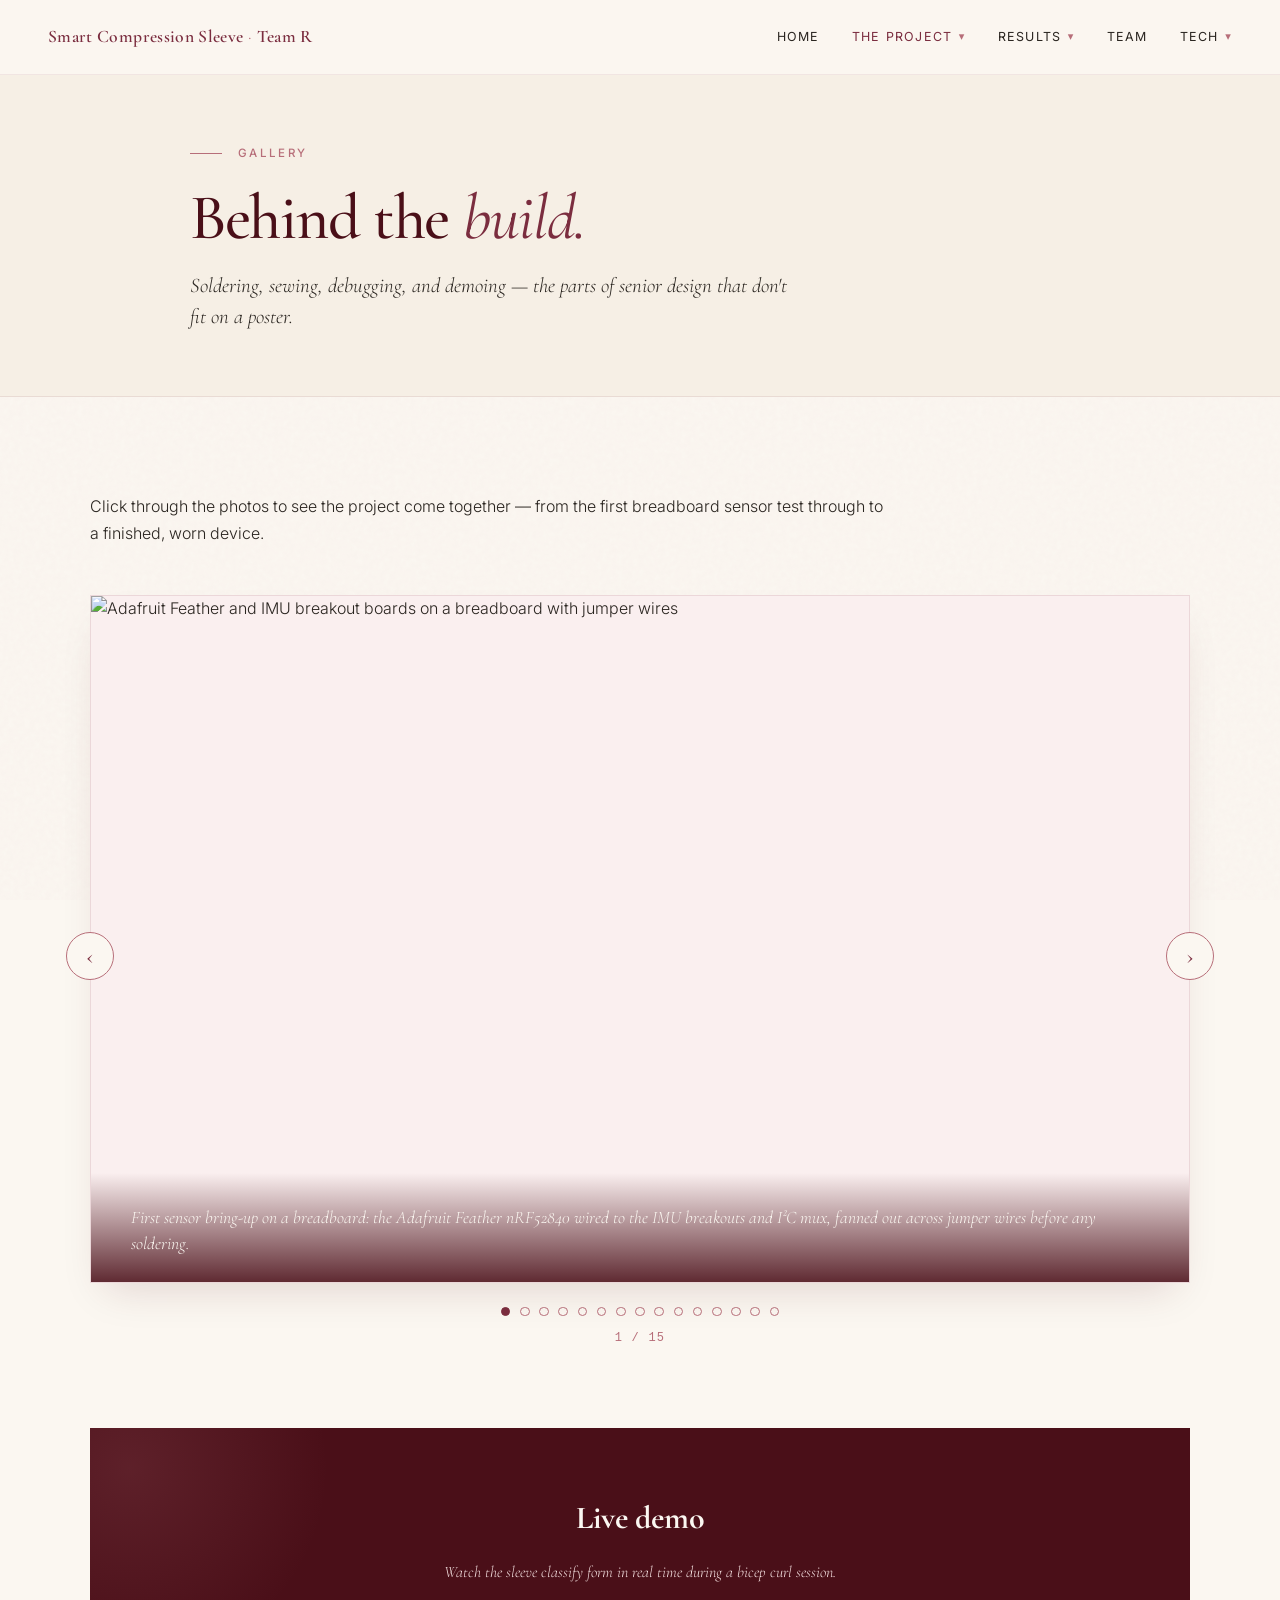
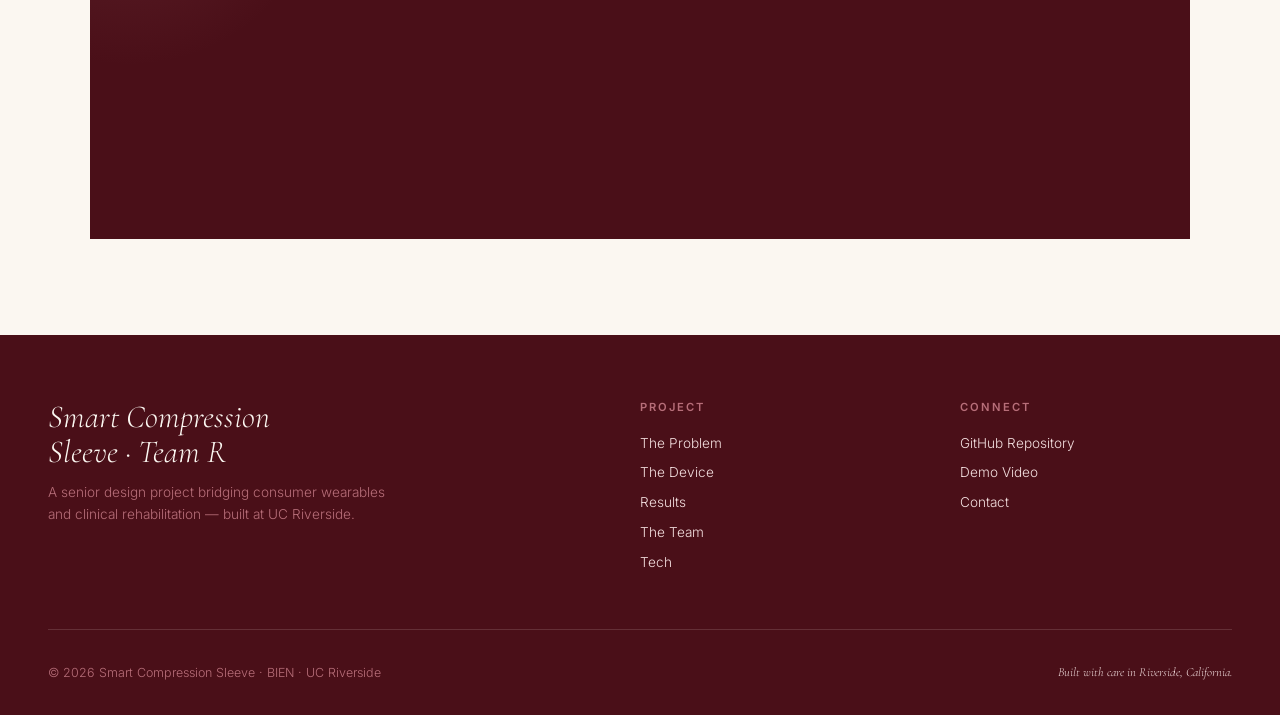
==== commit e9d2c2d6: "Update gallery.html" ====
--- a/gallery.html
+++ b/gallery.html
@@ -381,14 +381,13 @@
     <h3>Live demo</h3>
     <p>Watch the sleeve classify form in real time during a bicep curl session.</p>
 
-    <div class="video-placeholder">
-      <svg viewBox="0 0 24 24" fill="none" xmlns="http://www.w3.org/2000/svg">
-        <circle cx="12" cy="12" r="11" stroke="currentColor" stroke-width="1.5"/>
-        <path d="M10 8L16 12L10 16V8Z" fill="currentColor"/>
-      </svg>
-      <p>Demo video placeholder</p>
-      <small style="display:block; margin-top:0.5rem;">Embed YouTube or replace with &lt;video&gt; tag</small>
-    </div>
+    <div class="video-embed">
+  <iframe src="https://www.youtube.com/embed/ReAmiZIE7Rk"
+          title="Smart Compression Sleeve — Live Demo"
+          frameborder="0"
+          allow="accelerometer; autoplay; clipboard-write; encrypted-media; gyroscope; picture-in-picture; web-share"
+          allowfullscreen></iframe>
+</div>
   </div>
 </section>
 
